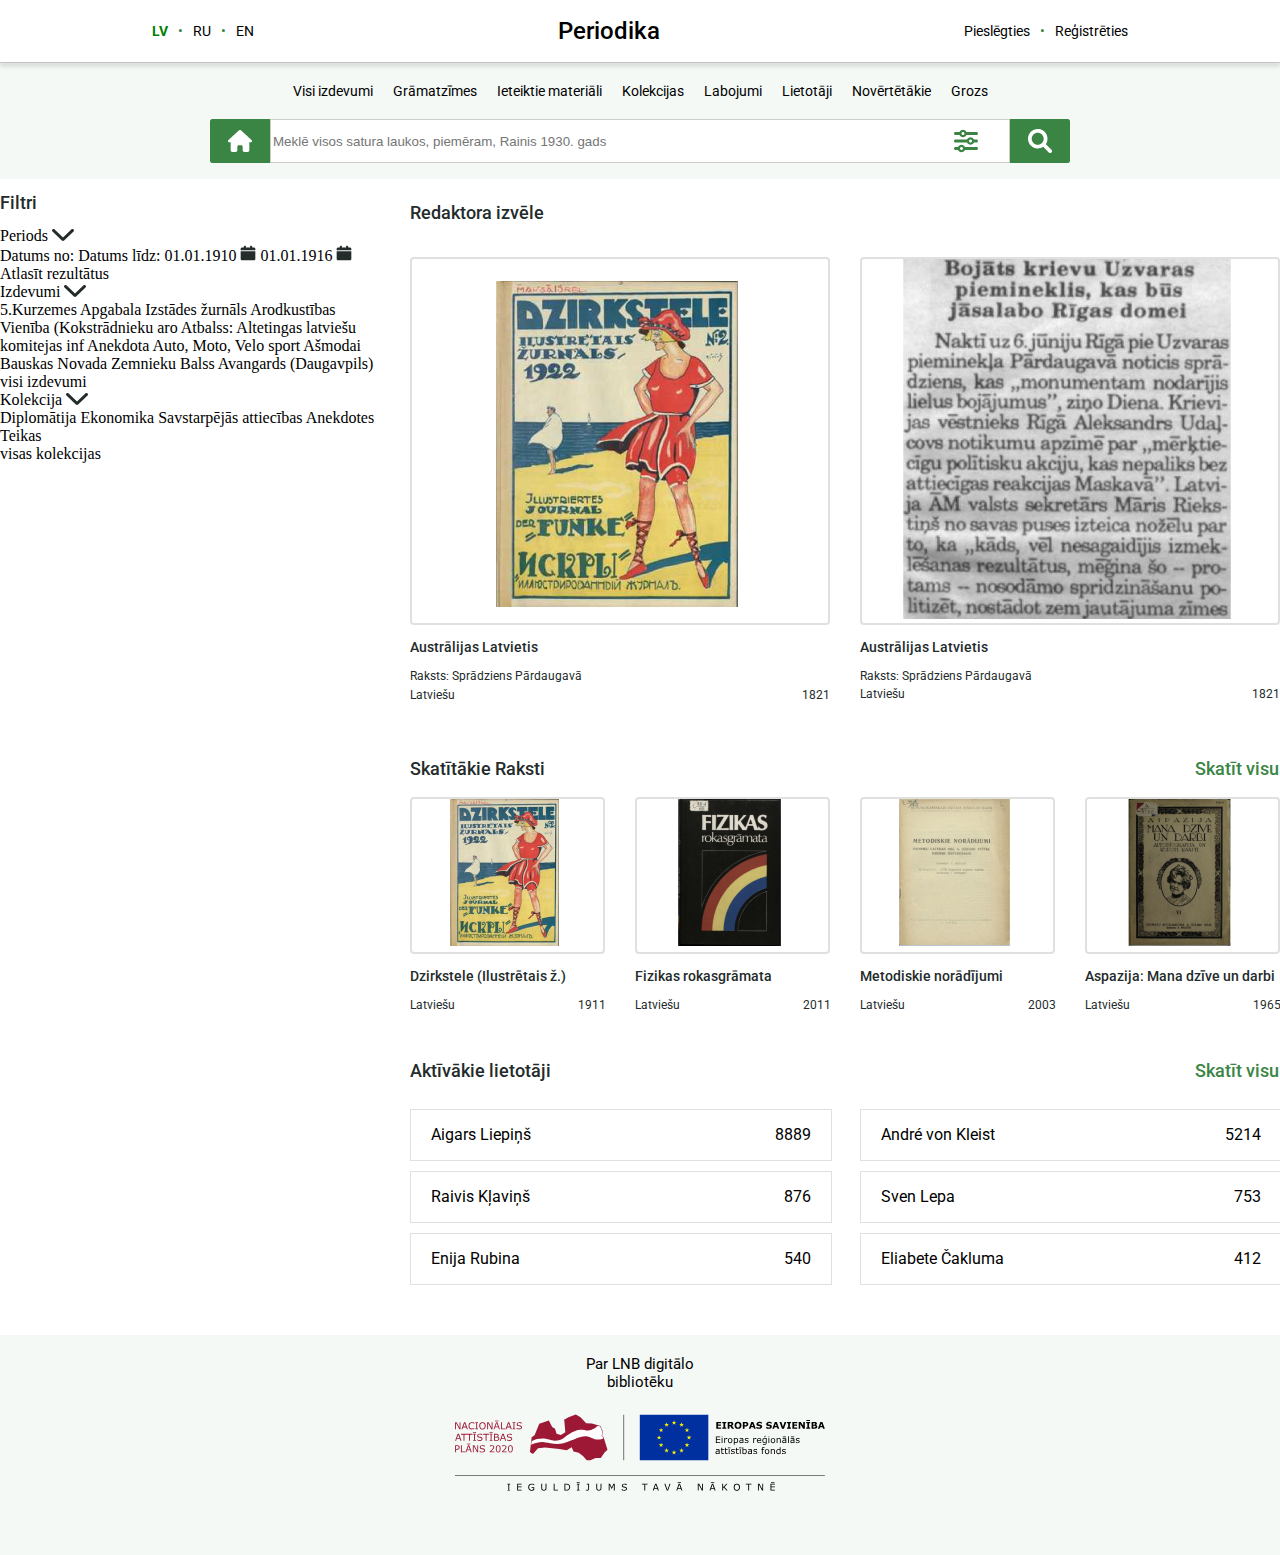
==== index.html @ ede9177a "mobile view filters finished" ====
﻿<!DOCTYPE html>

<html lang="en" xmlns="http://www.w3.org/1999/xhtml">
<head>
    <meta charset="utf-8" />
    <meta name="viewport" content="width=device-width, initial-scale=1.0">
    <title></title>
    <link href="css/general.css" rel="stylesheet" type="text/css">
    <link href="css/header.css" rel="stylesheet" type="text/css">
    <link href="css/sideBar.css" rel="stylesheet" type="text/css">
    <link href="css/mainContent.css" rel="stylesheet" type="text/css">
    <link href="css/footer.css" rel="stylesheet" type="text/css">
    <link rel="preconnect" href="https://fonts.googleapis.com/%22%3E">
    <link rel="preconnect" href="https://fonts.gstatic.com/" crossorigin>
    <link href="https://fonts.googleapis.com/css2?family=Roboto:wght@400;500;700&display=swap" rel="stylesheet">
    <script src="js/Script1.js"></script>
</head>
<body>
    <div class="header">
        <div class="topMenu">
            <div class="languageMenu">
                <a class="roboto latvian selected">LV</a>
                <div class="roboto dot">
                    •
                </div>
                <a class="roboto russian">RU</a>
                <div class="roboto dot">
                    •
                </div>
                <a class="roboto english">EN</a>
            </div>
            <div class="roboto topTitle">
                Periodika
            </div>
            <div class="auth">
                <a id="auth1" class="roboto login">
                    Pieslēgties
                </a>
                <div class="roboto dot">
                    •
                </div>
                <a id="auth2" class="roboto register">
                    Reģistrēties
                </a>
            </div>

            <!--mobile-->
            <div id="menu" class="menuWrap">
                <nav class="md-hidden">
                    <a id="home" class="roboto menuItems selected">
                        Sākums
                    </a>
                    <a id="allReleases" class="roboto menuItems">
                        Visi izdevumi
                    </a>
                    <a id="bookmarks" class="roboto menuItems">
                        Grāmatzīmes
                    </a>
                    <a id="recommended" class="roboto menuItems">
                        Ieteiktie materiāli
                    </a>
                    <a id="collections" class="roboto menuItems">
                        Kolekcijas
                    </a>
                    <a id="corrections" class="roboto menuItems">
                        Labojumi
                    </a>
                    <a id="comments" class="roboto menuItems">
                        Komentāri
                    </a>
                    <a id="mostValued" class="roboto menuItems">
                        Novērtētākie
                    </a>
                    <a id="aboutLibrary" class="roboto menuItems">
                        Par bibliotēku
                    </a>
                    <a id="termsOfUse" class="roboto menuItems">
                        Lietošanas noteikumi
                    </a>
                    <a id="contacts" class="roboto menuItems">
                        Kontakti
                    </a>
                </nav>

                <div class="rectangleContainer">
                    <img class="menuRectangle1" src="img/Rectangle 123.svg">
                    <div class="auth mobile">
                        <a id="auth1" class="roboto user">
                            Renārs Avotiņš
                        </a>
                        <div class="roboto dot">
                            •
                        </div>
                        <a id="auth2" class="roboto exitUser">
                            Iziet
                        </a>
                    </div>
                    <img class="menuRectangle2" src="img/Rectangle 123.svg">
                    <div class="languageMenu mobile">
                        <a class="roboto latvian selected">LV</a>
                        <div class="roboto dot">
                            •
                        </div>
                        <a class="roboto russian">RU</a>
                        <div class="roboto dot">
                            •
                        </div>
                        <a class="roboto english">EN</a>
                    </div>
                </div>
            </div>

            <div id="menuBackground" class="menuBackground"></div>

            <button class="menuButton" onclick="menuMobile()">
                <img class="menuImage" src="img/Menu.svg" />
            </button>
            <button class="closeMenuButton" onclick="menuMobile()">
                <img class="closeImage" src="img/X_Close.svg" />
            </button>
        </div>

        <div class="mainMenu">
            <a id="allReleases" class="roboto menuItems">
                Visi izdevumi
            </a>
            <a id="bookmarks" class="roboto menuItems">
                Grāmatzīmes
            </a>
            <a id="recommended" class="roboto menuItems">
                Ieteiktie materiāli
            </a>
            <a id="collections" class="roboto menuItems">
                Kolekcijas
            </a>
            <a id="corrections" class="roboto menuItems">
                Labojumi
            </a>
            <a id="users" class="roboto menuItems">
                Lietotāji
            </a>
            <a id="mostValued" class="roboto menuItems">
                Novērtētākie
            </a>
            <a id="cart" class="roboto menuItems">
                Grozs
            </a>
        </div>

        <div class="searchQuery">
            <a class="homeButton">
                <img class="homeImage" src="img/Home_Button.svg">
            </a>
            <input class="searchTextBox" type="text" placeholder="Meklē visos satura laukos, piemēram, Rainis 1930. gads">
            <a class="searchFilterButton">
                <img class="searchFilterImage" src="img/Search_Filter.svg">
            </a>
            <a class="searchButton">
                <img class="searchImage" src="img/Search_Button.svg">
            </a>
        </div>

        <div class="headerContent">
            <!--mobile-->

            <p class="roboto contentText">
                Mokslas nūzares un viņas izteiksmes un izpratnes rubežas.
            </p>

            <div id="filters" class="filtersWrap">
                <button class="closeFiltersButton" onclick="filtersMobile()">
                    <img class="closeFiltersImage" src="img/Green_X_Close.svg" />
                </button>

                <div class="filtersContainer">
                    <h1 class="filterHeaderText">Filtri</h1>
                    <div class="period sideBarBlock">
                        <div class="sideBarHeader">
                            <span class="sideBarHeaderText">
                                Periods
                            </span>
                            <img class="arrowDown inverted" src="img/arrow_down.svg">
                        </div>
                        <div class="sideBarContent sideBarActive">
                            <div class="periodCalendar">
                                <span class="calendarDateFrom calendarDatesText">Datums no:</span>
                                <span class="calendarDateTo calendarDatesText">Datums līdz:</span>
                                <a class="calendarDateFromBox calendarBox">
                                    <span class="calendarDateNumber">01.01.1910</span>
                                    <img class="calendarIcon" src="img/calendarIcon.svg">
                                </a>
                                <a class="calendarDateToBox calendarBox">
                                    <span class="calendarDateNumber">01.01.1916</span>
                                    <img class="calendarIcon" src="img/calendarIcon.svg">
                                </a>
                            </div>
                            <div class="periodResults">
                                <a class="periodResultsText">Atlasīt rezultātus</a>
                            </div>
                        </div>
                    </div>
                    <div class="releases sideBarBlock">
                        <div class="sideBarHeader">
                            <span class="sideBarHeaderText">
                                Izdevumi
                            </span>
                            <img class="arrowDown inverted" src="img/arrow_down.svg">
                        </div>
                        <div class="sideBarContent sideBarActive">
                            <div class="releasesText sideBarRoboto">
                                <a class="releasesTextLine">5.Kurzemes Apgabala Izstādes žurnāls</a>
                                <a class="releasesTextLine">Arodkustības Vienība (Kokstrādnieku aro</a>
                                <a class="releasesTextLine">Atbalss: Altetingas latviešu komitejas inf</a>
                                <a class="releasesTextLine">Anekdota</a>
                                <a class="releasesTextLine">Auto, Moto, Velo sport</a>
                                <a class="releasesTextLine">Ašmodai</a>
                                <a class="releasesTextLine">Bauskas Novada Zemnieku Balss</a>
                                <a class="releasesTextLine">Avangards (Daugavpils)</a>
                            </div>
                            <a class="sideBarAllReleases">
                                visi izdevumi
                            </a>
                        </div>
                    </div>

                    <div class="sideBarCollection sideBarBlock">
                        <div class="sideBarHeader">
                            <span class="sideBarHeaderText">
                                Kolekcija
                            </span>
                            <img class="arrowDown inverted" src="img/arrow_down.svg">
                        </div>
                        <div class="sideBarContent sideBarActive">
                            <div class="collectionText sideBarRoboto">
                                <a>Diplomātija</a>
                                <a>Ekonomika</a>
                                <a>Savstarpējās attiecības</a>
                                <a>Anekdotes</a>
                                <a>Teikas</a>
                            </div>
                            <a class="sideBarAllCollections">
                                visas kolekcijas
                            </a>
                        </div>
                    </div>

                </div>
            </div>
            <div id="filtersBackground" class="filtersBackground"></div>

            <button class="filtersButton" onclick="filtersMobile()">
                <img class="filtersImage" src="img/Search_Filter.svg" />
                <p class="roboto filtersText">Filtri</p>
            </button>
        </div>
    </div>


    <div class="banner">
        <p class="bannerText">
            It is a long established fact that a reader will be distracted by the readable content of a page when looking at its layout.
        </p>
        <a class="bannerLink1">
            Skatīt
        </a>
        <a class="bannerLink2">
            <img class="bannerImage" src="img/bannerIcon.svg">
        </a>
    </div>


    <div class="main">
        <div class="sidebar">
            <h1 class="mainContent1SideBarHeader">Filtri</h1>
            <div class="sidebarPeriod sideBarBlock">
                <div class="sideBarHeader">
                    <span class="sideBarHeaderText">
                        Periods
                    </span>
                    <img class="arrowDown inverted" src="img/arrow_down.svg">
                </div>
                <div class="sideBarContent sideBarActive">
                    <div class="periodCalendar">
                        <span class="calendarDateFrom calendarDatesText">Datums no:</span>
                        <span class="calendarDateTo calendarDatesText">Datums līdz:</span>
                        <a class="calendarDateFromBox calendarBox">
                            <span class="calendarDateNumber">01.01.1910</span>
                            <img class="calendarIcon" src="img/calendarIcon.svg">
                        </a>
                        <a class="calendarDateToBox calendarBox">
                            <span class="calendarDateNumber">01.01.1916</span>
                            <img class="calendarIcon" src="img/calendarIcon.svg">
                        </a>
                    </div>
                    <div class="periodResults">
                        <a class="periodResultsText">Atlasīt rezultātus</a>
                    </div>
                </div>
            </div>
            <div class="sidebarReleases sideBarBlock">
                <div class="sideBarHeader">
                    <span class="sideBarHeaderText">
                        Izdevumi
                    </span>
                    <img class="arrowDown inverted" src="img/arrow_down.svg">
                </div>
                <div class="sideBarContent sideBarActive">
                    <div class="releasesText sideBarRoboto">
                        <a class="releasesTextLine">5.Kurzemes Apgabala Izstādes žurnāls</a>
                        <a class="releasesTextLine">Arodkustības Vienība (Kokstrādnieku aro</a>
                        <a class="releasesTextLine">Atbalss: Altetingas latviešu komitejas inf</a>
                        <a class="releasesTextLine">Anekdota</a>
                        <a class="releasesTextLine">Auto, Moto, Velo sport</a>
                        <a class="releasesTextLine">Ašmodai</a>
                        <a class="releasesTextLine">Bauskas Novada Zemnieku Balss</a>
                        <a class="releasesTextLine">Avangards (Daugavpils)</a>
                    </div>
                    <a class="sideBarAllReleases">
                        visi izdevumi
                    </a>
                </div>
            </div>

            <div class="sideBarCollection sideBarBlock">
                <div class="sideBarHeader">
                    <span class="sideBarHeaderText">
                        Kolekcija
                    </span>
                    <img class="arrowDown inverted" src="img/arrow_down.svg">
                </div>
                <div class="sideBarContent sideBarActive">
                    <div class="collectionText sideBarRoboto">
                        <a>Diplomātija</a>
                        <a>Ekonomika</a>
                        <a>Savstarpējās attiecības</a>
                        <a>Anekdotes</a>
                        <a>Teikas</a>
                    </div>
                    <a class="sideBarAllCollections">
                        visas kolekcijas
                    </a>
                </div>
            </div>
        </div>

        <div class="mainContent">
                <div class="redChoice">
                    <h1>Redaktora izvēle</h1>
                </div>
                <div class="grid2">
                    <div class="journalLContents">
                        <div class="journalL">
                            <div class="imagejournalL">
                                <img src="img/Izlaidums 1istadzirkstele.png">
                            </div>
                        </div>
                        <div class="author">Austrālijas Latvietis</div>
                        <div class="title">Raksts: Sprādziens Pārdaugavā</div>
                        <div class="languageFull">
                            <span class="language">Latviešu</span>
                            <span class="year">1821</span>
                        </div>
                    </div>
                    <div class="articleLContents">
                        <div class="articleL">
                            <div class="imagearticleL">
                                <img src="img/Raksts 1istaisraksts.png">
                            </div>
                        </div>
                        <div class="author">Austrālijas Latvietis</div>
                        <div class="title">Raksts: Sprādziens Pārdaugavā</div>
                        <div class="languageFull">
                            <span class="language">Latviešu</span>
                            <span class="year">1821</span>
                        </div>
                    </div>
                </div>
                <div class="mostViewed">
                    <h2>
                        <p class="mostViewedText">Skatītākie Raksti</p>
                        <a class="viewAll">Skatīt visu</a>
                    </h2>
                </div>
                <div class="grid3">
                    <div class="box1">
                        <div class="journalS">
                            <div class="imagejournalS">
                                <img src="img/Rectangle 3istadzirkstele2.png">
                            </div>
                        </div>
                        <div class="titleS">Dzirkstele (Ilustrētais ž.)</div>
                        <div class="languageFullS">
                            <span class="languageS">Latviešu</span>
                                <span class="yearS">1911</span>
                        </div>
                    </div>
                    <div class="box2">
                        <div class="journalS">
                            <div class="imagejournalS">
                                <img src="img/Rectangle 3istafizika.png">
                            </div>
                        </div>
                        <div class="titleS">Fizikas rokasgrāmata</div>
                        <div class="languageFullS">
                            <span class="languageS">Latviešu</span>
                                <span class="yearS">2011</span>
                        </div>

                    </div>
                    <div class="box3">
                        <div class="journalS">
                            <div class="imagejournalS">
                                <img src="img/Rectangle 3istametode.png">
                            </div>
                        </div>
                        <div class="titleS">Metodiskie norādījumi</div>
                        <div class="languageFullS">
                            <span class="languageS">Latviešu</span>
                                <span class="yearS">2003</span>
                        </div>
                    </div>
                    <div class="box4">
                        <div class="journalS">
                            <div class="imagejournalS">
                                <img src="img/Rectangle 3istaaspazija.png">
                            </div>
                        </div>
                        <div class="titleS">Aspazija: Mana dzīve un darbi</div>
                        <div class="languageFullS">
                            <span class="languageS">Latviešu</span>
                                <span class="yearS">1965</span>
                        </div>
                    </div>
                </div>
                <div class="mostActive">
                    <h2>
                        <p class="mostViewedText">Aktīvākie lietotāji</p>
                        <a class="viewAll">Skatīt visu</a>
                    </h2>
                </div>
                <div class="activeUsers1">
                        <div class="activeRow1">
                            <div class="user1">
                                <div class="userName">Aigars Liepiņš</div>
                                <div class="userNum">8889</div>
                            </div>
                            <div class="user2">
                                <div class="userName">André von Kleist</div>
                                <div class="userNum">5214</div>
                            </div>
                        </div>
                        <div class="activeRow2">
                            <div class="user3">
                                <div class="userName">Raivis Kļaviņš</div>
                                <div class="userNum">876</div>
                            </div>
                            <div class="user4">
                                <div class="userName">Sven Lepa</div>
                                <div class="userNum">753</div>
                            </div>
                        </div>
                    <div class="activeRow3">
                        <div class="user5">
                            <div class="userName">Enija Rubina</div>
                            <div class="userNum">540</div>
                        </div>

                        <div class="user6">
                            <div class="userName">Sven Lepa</div>
                            <div class="userNum">412</div>
                        </div>
                     </div>
                </div>
                <div class="activeUsers2">
                    <div class="activeCollumn1">
                        <div class="user1">
                            <div class="userName">Aigars Liepiņš</div>
                            <div class="userNum">8889</div>
                        </div>
                        <div class="user2">
                            <div class="userName">Raivis Kļaviņš</div>
                            <div class="userNum">876</div>
                        </div>
                        <div class="user3">
                            <div class="userName">Enija Rubina</div>
                            <div class="userNum">540</div>
                        </div>
                    </div>
                    <div class="activeCollumn2">
                        <div class="user4">
                            <div class="userName">André von Kleist</div>
                            <div class="userNum">5214</div>
                        </div>

                        <div class="user5">
                            <div class="userName">Sven Lepa</div>
                            <div class="userNum">753</div>
                        </div>
                        <div class="user6">
                            <div class="userName">Eliabete Čakluma</div>
                            <div class="userNum">412</div>
                        </div>
                    </div>
                </div> 
        </div>
    </div>


    <div class="footer">
        <div class="about">Par LNB digitālo bibliotēku</div>
        <img class="eraf" src="img/eraf-logo.svg">
    </div>

    <script>
        initSidebarBlocks();
    </script>
</body>
</html>
---- css/general.css ----
﻿body {
    position: relative;
    display: flex;
    flex-direction: column;
    font-size: 16px;
    height: 100%;
    min-height: 100%;
    margin: 0;
    padding: 0;
    outline: 0;
    vertical-align: baseline;
}

button {
    cursor: pointer;
}

a {
    color: black;
}
    a:hover {
        cursor: pointer;
    }
    a.selected {
        color: green;
        font-weight: bold;
    }

.roboto {
    font-family: 'Roboto';
    font-style: normal;
    font-size: 14px;
    line-height: 24px;
    color: black;
}

.banner {
    z-index: 100;
    display: none;
    flex-direction: row;
    position: sticky;
    top: 1em;
    width: 900px;
    height: 60px;
    left: calc(50% - 900px/2);
    background: #FEFAF3;
    border: 1px solid #FFAC1C;
    border-radius: 3px;
    align-items: center;
    justify-content:space-around;
}

    .bannerText {
        width: 744px;
        height: 36px;
        left: 20px;
        right: 136px;
        font-family: 'Roboto';
        font-style: normal;
        font-weight: 400;
        font-size: 14px;
        line-height: 24px;
        padding-left: 20px;
        padding-top:0.9em;
    }

    .bannerLink1 {
        position: relative;
        width: 42px;
        height: 24px;
        font-family: 'Roboto';
        font-style: normal;
        font-weight: 500;
        font-size: 16px;
        line-height: 24px;
        color: #3A8544;
    }

    .bannerLink2 {
        position: relative;
        width: 20px;
        height: 20px;
    }

        .bannerImage {
            position: relative;
            display: inline-block;
            height: 20px;
            width:20px;
        }


@media (max-width: 750px) {
    .mainHeaderLanguageMenu {
        color: red;
    }
}
---- css/header.css ----
﻿.header {
    position: relative;
    display: flex;
    flex-direction: column;
    flex-wrap: wrap;
    justify-content: center;
    align-content: center;
    align-items: center;
    padding: 0 0 1em;
    left: 0px;
    width: 100%;
    background-color: #F5F9F6;
}
    
.topMenu {
        display: flex;
        align-items: center;
        justify-content: space-around;
        width: 100%;
        padding: 1em 0;
        margin: 0;
        background-color: white;
        border-bottom: 1px solid #C4C4C4;
        box-shadow: 0px 4px 4px rgba(0, 0, 0, 0.1);
    }

    .languageMenu {
        display: flex;
    }

    .topTitle {
        font-weight: 500;
        font-size: 24px;
        line-height: 30px;
    }

    .auth {
        display: flex;
    }

        .login {
        }

        .dot {
            color: #3A8544;
            margin-right: 10px;
            margin-left: 10px;
        }

        .register {
        }

        .user {
        }

        .exitUser {
            color: #3A8544
        }

    .menuButton {
        display: none;
        width: 1.5em;
        height: 1.5em;
    }

    .closeMenuButton, .menuWrap, .menuBackground, .headerContent{
        display: none;
    }

.mainMenu {
    display: flex;
    align-items: center;
    margin-top: 1em;
    margin-bottom: 1em;
    gap: 20px;
}

    .menuItems {
        display: flex;
    }
    
.searchQuery {
    display: flex;
    max-width: 860px;
    width: 90%;
}

    .homeButton {
        display: flex;
        width: 60px;
        height: 44px;
        background: #3A8544;
        border-radius: 3px 0px 0px 3px;
    }

    .searchTextBox {
        display: flex;
        width: 740px;
        background: #FFFFFF;
        border: 1px solid #CCCCCC;
    }

    .searchFilterButton {
        display: flex;
        margin-left: -3.5em;
        margin-right: 2em;
        margin-top: 0.6em;
        width: 1.5em;
        height: 1.5em;
    }

    .searchButton {
        display: flex;
        width: 60px;
        height: 44px;
        background: #3A8544;
        border-radius: 0px 3px 3px 0px;
    }


@media (max-device-width: 769px) {
    /* For mobile phones and tablets: */
    .languageMenu, .auth, .mainMenu {
        display: none;
    }

    .header {
        width: 100%;
        padding: 0;
    }

    .topMenu {
        justify-content: center;
    }

    .topTitle {
        position: relative;
        font-size: 2rem;
    }

    /* mobile menu */
    .menuWrap.open {
        display: flex;
        visibility: visible;
        opacity: 1;
        transform: translate(0);
        transition: all .4s;
    }

    .menuWrap {
        display: flex;
        z-index: 1;
        position: fixed;
        top: 61px;
        left: 0;
        bottom: 0;
        visibility: hidden;
        width: 90%;
        flex-direction: column;
        overflow: auto;
        background-color: white;
        opacity: 0;
        transform: translate(-100%);
        transition: all .4s;
    }

    .menuBackground.open {
        display: flex;
        visibility: visible;
        opacity: 1;
        transform: translate(0);
        transition: all .4s;
    }

    .menuBackground {
        display: flex;
        z-index: 1;
        position: fixed;
        top: 61px;
        right: 0;
        bottom: 0;
        visibility: hidden;
        width: 10%;
        overflow: auto;
        background: rgba(35, 43, 43, 0.7);
        transform: translate(100%);
        transition: all .4s;
    }

    .md-hidden {
        display: flex;
        max-width: 134px;
        flex-direction: column;
        gap: 20px;
        margin-top: 2em;
        margin-left: 2em;
    }

    .menuItems.selected {
        border-bottom: 1px solid #3A8544;
    }

    .rectangleContainer {
        display: flex;
        flex-direction: column;
        align-items: center;
        margin-bottom: 2.375em;
    }

    .menuRectangle1 {
        width: 85%;
        margin-top: 2.5em;
        margin-bottom: 2.125em;
        height: 1px;
    }

    .auth.mobile {
        display: flex;
    }
        
        .user, .exitUser {
            font-size: 16px;
            line-height: 24px;
            font-weight: 500;
        }

        .dot {
            margin-left: 2.5em;
            margin-right: 2.5em;
        }

    .menuRectangle2 {
        width: 85%;
        margin-top: 2.125em;
        margin-bottom: 1.875em;
        height: 1px;
    }

    .languageMenu.mobile {
        display: flex;
    }

        .latvian, .russian, .english {
            font-size: 16px;
            line-height: 24px;
        }

    .menuButton {
        display: flex;
        position: absolute;
        right: 1em;
        width: 24px;
        height: 24px;
        border: 0;
        padding: 0;
        background-color: white;
    }

    .closeMenuButton {
        position: absolute;
        right: 1em;
        width: 24px;
        height: 24px;
        border: 0;
        padding: 0;
        background-color: white;
    }
    /* end of mobile menu */

    .searchQuery {
        width: 95%;
        margin: 1em 0 1em 0;
    }

    .headerContent {
        display: block;
        width: 100%;
        background-color: white;
    }

    input::-webkit-input-placeholder {
        color: transparent;
    }
}
---- css/mainContent.css ----
﻿.main {
    display: flex;
    flex-direction: row;
    margin:auto;
}

.mainContent {
    margin-top: 0.625em;
    margin-bottom: 3.125em;
    font-style: normal;
}

.mainContent3{
    width:870px;
    margin-bottom:40px;
    margin-top:10px;
}

.mainContent4 {
    width: 870px;
    margin-top: 20px;
    height: 1332px;
}

.mainContent5 {
    width: 870px;
    margin-top: 20px;
    height: 1332px;
}

.mainContent7{
    width: 870px;
    margin-bottom: 50px;
    margin-top: 20px;
}

.mainContent8 {
    width: 870px;
    margin-bottom: 50px;
    margin-top: 20px;
    height: 1344px;
}

.redChoice {
    display: grid;
    grid-template-columns: 1fr;
    margin-bottom: 20px;
}

h1{
    width: 100%;
    font-family: 'Roboto';
    font-style: normal;
    font-weight: 500;
    font-size: 18px;
    line-height: 24px;
    display: flex;
    color: #232B2B;
}



.articleL, .journalL {
    box-sizing: border-box;
    background: #FFFFFF;
    border: 2px solid #E0E0E0;
    border-radius: 4px;
}

.imagejournalL {
    position: relative;
    display: grid;
    place-items: center;
    bottom: 1.375em;
    top: 1.375em
}

.imagearticleL {
    position: relative;
    bottom: 0.00625em;
}
.articleLContents{
    margin-bottom:10px;
}
articleL {
    width: 100%;
    height: 82.22%;
}
.journalL {
    width: 100%;
    height: 81.22%;
}
.imagejournalL {
    width: 97.61%;
}
.languageFull {
    display: grid;
    grid-template-columns: 17em 8.9375em;
}

.grid2 {
    display: grid;
    row-gap: 2em;
    column-gap: 1.875em;
    grid-template-columns: 26.25em 26.25em;
}

.author {
    margin-top: 10px;
    width: 98.8%;
    height: 5.33%;
    font-family: 'Roboto';
    font-style: normal;
    font-weight: 500;
    font-size: 14px;
    line-height: 24px;
    display: grid;
    align-items: center;
    color: #232B2B;
}

.title {
    margin-top: 10px;
    width: 20.6875em;
    height: 0.875em;
    font-family: 'Roboto';
    font-style: normal;
    font-weight: 400;
    font-size: 12px;
    line-height: 14px;
    display: grid;
    color: #232B2B;
}
.language, .year{
    box-sizing: border-box;

}


.language {
    margin-top: 10px;
    width: 17em;
    height: 0.875em;
    font-family: 'Roboto';
    font-style: normal;
    font-weight: 400;
    font-size: 12px;
    line-height: 14px;
    display: flex;
    align-items: center;
    color: #232B2B;
}
.year {
    margin-top: 10px;
    width: 3.75em;
    height: 0.875em;
    font-family: 'Roboto';
    font-style: normal;
    font-weight: 400;
    font-size: 12px;
    line-height: 14px;
    display: flex;
    align-items: center;
    text-align: right;
    color: #232B2B;
    margin-left: 120px;
}

.grid3 {
    display: grid;
    row-gap: 2em;
    column-gap: 1.875em;
    grid-template-columns: 12.1875em 12.1875em 12.1875em 12.1875em;
}

.mostViewed {
    display: grid;
    grid-template-columns: 6.25em;
}

.mostViewedText {
    font-family: 'Roboto';
    font-style: normal;
    font-weight: 500;
    font-size: 18px;
    line-height: 24px;
}

.viewAll {
    font-family: 'Roboto';
    font-style: normal;
    font-weight: 500;
    font-size: 18px;
    line-height: 24px;
    color: #3A8544;
}

.journalS {
    width: 12.1875em;
    height: 9.8125em;
    box-sizing: border-box;
    background: #FFFFFF;
    border: 2px solid #E0E0E0;
    border-radius: 4px;
}

.imagejournalS {
    align-items:center;
}

.titleS {
    font-family: 'Roboto';
    font-style: normal;
    font-weight: 500;
    font-size: 14px;
    line-height: 24px;
    display: flex;
    align-items: center;
    color: #232B2B;
    margin-top:10px
}



.languageFullS {
    display: grid;
    grid-template-columns: 3em 4em;
}

.languageS {
    width: 135px;
    height: 14px;
    font-family: 'Roboto';
    font-style: normal;
    font-weight: 400;
    font-size: 12px;
    line-height: 14px;
    display: flex;
    align-items: center;
    color: #232B2B;
    margin-top:10px;
}

.yearS {
    width: 60px;
    height: 14px;
    font-family: 'Roboto';
    font-style: normal;
    font-weight: 400;
    font-size: 12px;
    line-height: 14px;
    display: flex;
    align-items: center;
    text-align: right;
    color: #232B2B;
    margin-left: 120px;
    margin-top:10px;
}


h2 {
    margin-top: 45px;
    width: 48.3em;
    height: 1.5em;
    font-family: 'Roboto';
    font-style: normal;
    font-weight: 500;
    font-size: 18px;
    line-height: 24px;
    display: flex;
    align-items: center;
    color: #232B2B;
    justify-content:space-between;
}

.firstbox{
    width:54.375em;
}

.mainTopOptions {
    height: 210px;
    width: 1170px;
    left: 135px;
    top: 278px;
    border-radius: 0px;
    margin-bottom: 40px;
}

.copyrightC {
    height: 24px;
    width: 24px;
    padding-left:360px;
}

.copyrightText {
    font-family: 'Roboto';
    font-style: normal;
    font-weight: 400;
    font-size: 14px;
    line-height: 24px;
}

.allReleasesText {
    font-family: 'Roboto';
    font-style: normal;
    font-weight: 500;
    font-size: 18px;
    line-height: 24px;
}

h3 {
    max-width: 1170px;
    min-width:100px;
    height: 24px;
    display: flex;
    align-items: center;
    justify-content:space-between;
    margin-block-start: 20px;
    margin-block-end: 0px;
    margin-bottom: 30px;
}

.searchFilterBox {
    height: 40px;
    width: 200px;
}

.SF {
    height: 58px;
}

.languageSearchFilterBox, .typeSearchFilterBox, .accessSearchFilterBox {
    border: 1px solid #CCCCCC;
    border-radius: 4px;
    background: #FFFFFF;
    box-sizing: border-box;
    display: flex;
    justify-content: space-between;
}

.languageSearchFilterBox {
}

.languageSearchFilterText, .typeSearchFilterText, .accessSearchFilterText {
    font-family: 'Roboto';
    font-style: normal;
    font-weight: 400;
    font-size: 12px;
    line-height: 14px;
    height: 14px;
    padding-bottom: 4px;
    color: #74746D;
    align-items: center;
}

.searchFilters {
    display: grid;
    grid-template-columns: 200px 200px 200px;
    margin-bottom: 30px;
    column-gap: 43px;
}

.alphabet {
    padding-left: 4px;
    display: flex;
    flex-direction: column;
}

.alphabetExpand {
    display: flex;
    flex-direction: column;
    align-items: center;
    font-family: 'Roboto';
    font-style: normal;
    font-weight: 500;
    font-size: 16px;
    line-height: 24px;
    color: #3A8544;
}

.alphabetLV, .alphabetRU {
    height: 24px;
    letter-spacing: 0.3em;
    font-family: 'Roboto';
    font-style: normal;
    font-weight: 400;
    font-size: 16px;
    line-height: 24px;
}

.alphabetLV {
    padding-left: 6px;
}

.alpha1{
    padding-bottom:20px;
    display:flex;
}

.topOptionsTextBox {
    display: flex;
    padding-top:6px;
    padding-bottom:8px;
    padding-left: 8px;
    font-family: 'Roboto';
    font-style: normal;
    font-weight: 400;
    font-size: 16px;
    line-height: 24px;
}

.topOptionsArrowDown {
    height: 8px;
    width: 14.666666984558105px;
    border-radius: 0px;
    padding-top:15px;
    padding-right:2px;
}

.releaseGridContainer{
    display:grid;
    grid-template-columns:360px 360px 360px;
    column-gap:45px;
}

.lastGridContainer{
    margin-bottom:50px;
}

.releaseGridElement{
    height:296px;
    width:360px;
}

.releaseLine{
    display:flex;
    height:24px;
    width:360px;
    margin-bottom:10px;
    align-items:center;
}

.releaseLineElement1{
    width:16px;
    height:16px;
    padding-right:5px;
}

.releaseLineElement2 {
    width: 250px;
    height: 24px;
    align-items: center;
    font-family: 'Roboto';
    font-style: normal;
    font-weight: 400;
    font-size: 14px;
    line-height: 24px;
    color: #232B2B;
    padding-right:3px;
}

.releaseLineElement3 {
    font-family: 'Roboto';
    font-style: normal;
    font-weight: 400;
    font-size: 12px;
    line-height: 14px;
    width: 60px;
    height: 14px;
    padding-right:10px;
}

.releaseLineElement4 {
    width: 16px;
    height: 16px;
}

.rectangleLine {
    margin-top: 40px;
    margin-bottom: 40px;
    background: #CCCCCC;
}

.index3Invisible{
    display:none;
}



.releaseDescriptionHeader{
    margin-bottom:20px;
}

.filtersHeader{
    margin-block-end:0;
    margin-top:0px;
    height:36px;
    line-height:36px;
}

.releaseDescriptionContainer{
    display:flex;
    flex-direction:row;
    
}

.coverimg{
    width:282px;
    height:366px;
}

.releaseDescription{
    margin-left:20px;
}

.descriptionLine{
    display:flex;
    flex-direction:row;
}

.descriptionColumnElement1 {
    width: 130px;
    height: 24px;
    font-family: 'Roboto';
    font-style: normal;
    font-weight: 400;
    font-size: 14px;
    line-height: 24px;
    align-items:center;
    margin-right:20px;
}

.descriptionColumnElement2 {
    height:24px;
    width:418px;
    font-family: 'Roboto';
    font-style: normal;
    font-weight: 500;
    font-size: 14px;
    line-height: 24px;
}

.descriptionLine {
    margin-bottom:10px;
}

.descriptionLastLine {
    margin-bottom: 20px;
}

.descriptionGreenText {
    color: #3A8544;
}

.descriptionAnotation{
    width:568px;
    height:198px;
    /*background-color:aqua;*/
}

.descriptionTextMarginClassStart {
    margin-block-start: 0;
}

.descriptionTextMarginClass{
    margin-block-end:1.7em;
}

.descriptionBottomBox{
    display:flex;
    justify-content:space-between;
}

.descriptionBottomBoxText1 {
    font-family: 'Roboto';
    font-style: normal;
    font-weight: 500;
    font-size: 14px;
    line-height: 24px;
    width: 145px;
    height: 24px;
    color: #3A8544;
}

.descriptionBottomBoxText2 {
    font-family: 'Roboto';
    font-style: normal;
    font-weight: 500;
    font-size: 14px;
    line-height: 24px;
    width: 150px;
    height: 24px;
    color: #3A8544;
}

h4 {
    display:flex;
    flex-direction:row;
    justify-content:space-between;
    font-family: 'Roboto';
    font-style: normal;
    font-weight: 500;
    font-size: 18px;
    line-height: 24px;
    display: flex;
    align-items: center;
    margin-top:0px;
}

.articleExportText {
    margin-left: 500px;
    font-size: 16px;
    color: #3A8544;
}

.articleExportCart{
    width:42px;
    height:30px;
    padding-top:6px;
}

.allPublicationArticles{
    margin-block-end:30px;
}

.articleSearchNavigation{
    display:flex;
    flex-direction:row;
    height:30px;
    margin-bottom:30px;
    align-items: center;
}

.pageSearchNavigationBox {
    display: flex;
    flex-direction: row;
    justify-content: space-between;
    width: 254px;
    height: 30px;
}

articlePageArrow{
    width:40px;
}

.currentArticlePageText {
    width: 31px;
    font-family: 'Roboto';
    font-style: normal;
    font-weight: 400;
    font-size: 14px;
    line-height: 30px;
}

.currentArticlePageNumber {
    width: 30px;
    line-height: 19px;
    border: 2px solid #232B2B;
    padding-left:5px;
    padding-right:5px;
    padding-top:3px;
    padding-bottom:3px;
    text-align:center;
}

.allArticlePages {
    width: 35px;
    font-family: 'Roboto';
    font-style: normal;
    font-weight: 400;
    font-size: 14px;
    line-height: 30px;
}

.totalArticleResults {
    width: 86px;
    height: 24px;
    font-family: 'Roboto';
    font-style: normal;
    font-weight: 400;
    font-size: 14px;
    color: #3A8544;
    line-height: 24px;
    padding-left: 45px;
    padding-right: 45px;
}

.articleSortByText {
    width: 65px;
    height: 24px;
    font-family: 'Roboto';
    font-style: normal;
    font-weight: 400;
    font-size: 14px;
    line-height: 24px;
    padding-right:20px;
}

.articleCorrespondenceContainer {
    display: flex;
    flex-direction: row;
    align-items: center;
    justify-content:space-between;
    width: 170px;
    height: 30px;
    border: 1px solid #CCCCCC;
    border-radius: 4px;
}

.articleCorrespondenceText {
    font-family: 'Roboto';
    font-style: normal;
    font-weight: 400;
    font-size: 14px;
    line-height: 24px;
    height: 24px;
    width:129px;
    padding-top:3px;
    padding-bottom:3px;
    padding-left:8px;
}

.articleCorrespondenceArrowDown{
    height:8px;
    width:14.67px;
    padding-right:8.67px;
}

.articleShowMoreText {
    margin-left: 51px;
    margin-right: 20px;
    font-family: 'Roboto';
    font-style: normal;
    font-weight: 400;
    font-size: 14px;
    line-height: 24px;
}

.articleSearchNavigationBox {
    width: 16px;
    height: 30px;
    color: white;
    background-color: #3A8544;
    font-family: 'Roboto';
    font-style: normal;
    font-weight: 400;
    font-size: 14px;
    line-height: 30px;
    padding-left: 12px;
    padding-right: 12px;
}

.searchNavigationBackgroundColorGreen {
    background: #3A8544;
}

.searchNavigationBackgroundColorBlack {
    background: #232B2B;
}

.articleItemContainer{
    display:flex;
    flex-direction:row;
    height:157px;
    margin-bottom:40px;
}

.articleItemPlaceholder {
    width: 185px;
    height: 147px;
    padding: 3px;
    border: 2px solid #E0E0E0;
    border-radius: 4px;
}

.articleItemDescription{
    display:flex;
    flex-direction:column;
    margin-left:20px;
}

.articleItemRoboto {
    font-family: 'Roboto';
    font-style: normal;
    font-weight: 400;
    font-size: 14px;
    line-height: 24px;
}

.articleItemName {
    width: 631px;
    height: 24px;
    font-family: 'Roboto';
    font-style: normal;
    font-weight: 500;
    font-size: 16px;
    line-height: 24px;
    padding-bottom: 5px;
}

.articleItemSynopsis {
    width: 631px;
    height: 80px;
}

.articleItemAuthor {
    width: 500px;
    height: 24px;
}

.articleItemReleaseDate{
    width: 500px;
    height: 24px;
}

.articleItemBottomDescriptionRow{
    display:flex;
    flex-direction:row;
    justify-content:space-between;
}

.articleItemDOM {
    display:flex;
    justify-content:right;
    height: 24px;
    width:155px;
    color: #3A8544;
}

.contentHeader6 {
    margin-block: 20px;
    width: 870px;
    height: 30px;
}

.collectionItemContainer {
    width: 1171px;
    display: grid;
    grid-template-areas: "collectionDiplomaticItem collectionDiplomaticItem collectionHumanitaryItem collectionMusicItem collectionHistoryItem"
        "collectionDiplomaticItem collectionDiplomaticItem collectionHumanitaryItem collectionMusicItem collectionHistoryItem"
        "collectionDiplomaticItem collectionDiplomaticItem collectionHumanitaryItem collectionMusicItem collectionHistoryItem";
    grid-column-gap:49px;
    grid-row-gap:40px;
    margin-bottom:50px;
}

.collectionItem {
    width: 195px;
    height: 210px;
    display:flex;
    flex-direction:column;
}

.collectionPlaceholderIMG {
    width: 185px;
    height:147px;
    border: 2px solid #E0E0E0;
    border-radius: 4px;
    padding:3px;
}

.collectionTitle {
    min-width: 72px;
    height: 24px;
    font-family: 'Roboto';
    font-style: normal;
    font-weight: 500;
    font-size: 14px;
    line-height: 24px;
    padding-top:10px;
    padding-bottom:5px;
}

.collectionDescription {
    display: flex;
    flex-direction: row;
    justify-content: space-between;
    font-family: 'Roboto';
    font-style: normal;
    font-weight: 400;
    font-size: 12px;
    line-height: 14px;
}

.collectionDiplomacyTitle{
    margin-block-start:0px;
    margin-block-end:20px;
}

.collectionDiplomacyDescription {
    font-family: 'Roboto';
    font-style: normal;
    font-weight: 400;
    font-size: 16px;
    line-height: 24px;
    width: 870px;
    height: 120px;
    margin-block-end:20px;
}



@media(max-width:1000px) {
    .releaseGridContainer {
            display: grid;
            grid-template-columns: 360px 360px;
            column-gap: 45px;
            gap: 40px;
        }
    }

    @media(max-width: 1008px) {
        .grid2 {
            grid-template-columns: 26.25em;
        }
    }

    @media (max-width: 1008px) {
        .grid3 {
            grid-template-columns: 12.1875em 12.1875em;
        }
    }

    @media(min-width:1008.1px) {
        .mainContent{
            margin-left:30px;
        }
        h2 {
            width: 48.3em;
        }

        .activeUsers1 {
            display: none;
        }

        .activeUsers2 {
            display: flex;
            flex-direction: row;
        }

        .activeCollumn1 {
            width: 420px;
            margin-right: 0px;
        }

        .activeCollumn2 {
            width: 420px;
        }

        .user1, .user2, .user3, .user4, .user5, .user6 {
            display: flex;
            width: 26.25em;
            height: 3.125em;
            border: 1px solid #E0E0E0;
            margin-top: 10px;
            justify-content: space-between;
            align-items: center;
            font-family: 'Roboto';
            font-style: normal;
            font-weight: 400;
            font-size: 16px;
            line-height: 24px;
        }



        .user4, .user5, .user6 {
            margin-left: 30px;
        }

        .userName {
            padding-left: 20px;
        }

        .userNum {
            padding-right: 20px;
        }
    }

    @media(max-width: 1008px) {

        h2 {
            width: 23.15em;
        }

        .activeUsers2 {
            display: none;
        }

        .activeUsers1 {
            display: grid;
        }


        .user1, .user2, .user3, .user4, .user5, .user6 {
            display: flex;
            width: 26.25em;
            height: 3.125em;
            border: 1px solid #E0E0E0;
            margin-top: 10px;
            justify-content: space-between;
            align-items: center;
            font-family: 'Roboto';
            font-style: normal;
            font-weight: 400;
            font-size: 16px;
            line-height: 24px;
        }


        .userName {
            padding-left: 20px;
        }

        .userNum {
            padding-right: 20px;
        }
    }

    
}
@media (max-device-width: 769px) {
    .banner{
        display:none;
    }
    .sidebar{
        display:none;
    }
    .main {
        position:relative;
        width: 100%;
        justify-content: center;
        margin:0px;
    }
    .outerBox{
        position:relative;
        width:95%;
        justify-content:center;
        margin-left:0;
        margin-right:0;
    }
    .mainContent{
        margin-left:0px;
    }
    h1{
        width:95%;
    }

}
---- css/footer.css ----
﻿.footer {
    display: flex;
    flex-direction: column;
    align-items: center;
    padding: 0 0 4em;
    background-color: #F5F9F6;
    width: 100%;
    bottom: 0;
}

.about {
    font-family: 'Roboto';
    font-style: normal;
    text-align: center;
    font-size: 15px;
    line-height: 18px;
    font-weight: 400;
    height: 18px;
    width: 177px;
    margin-top: 20px;
    margin-bottom: 40px;
    flex: none;
}


@media (max-device-width: 769px) {
    /* For mobile phones and tablets: */
    .footer {
        padding-top: 4em;
        width: 100%;
    }
    
    .about {
        display: none;
    }

    .eraf {
        width: 90%;
        max-width: 370px;
    }
}
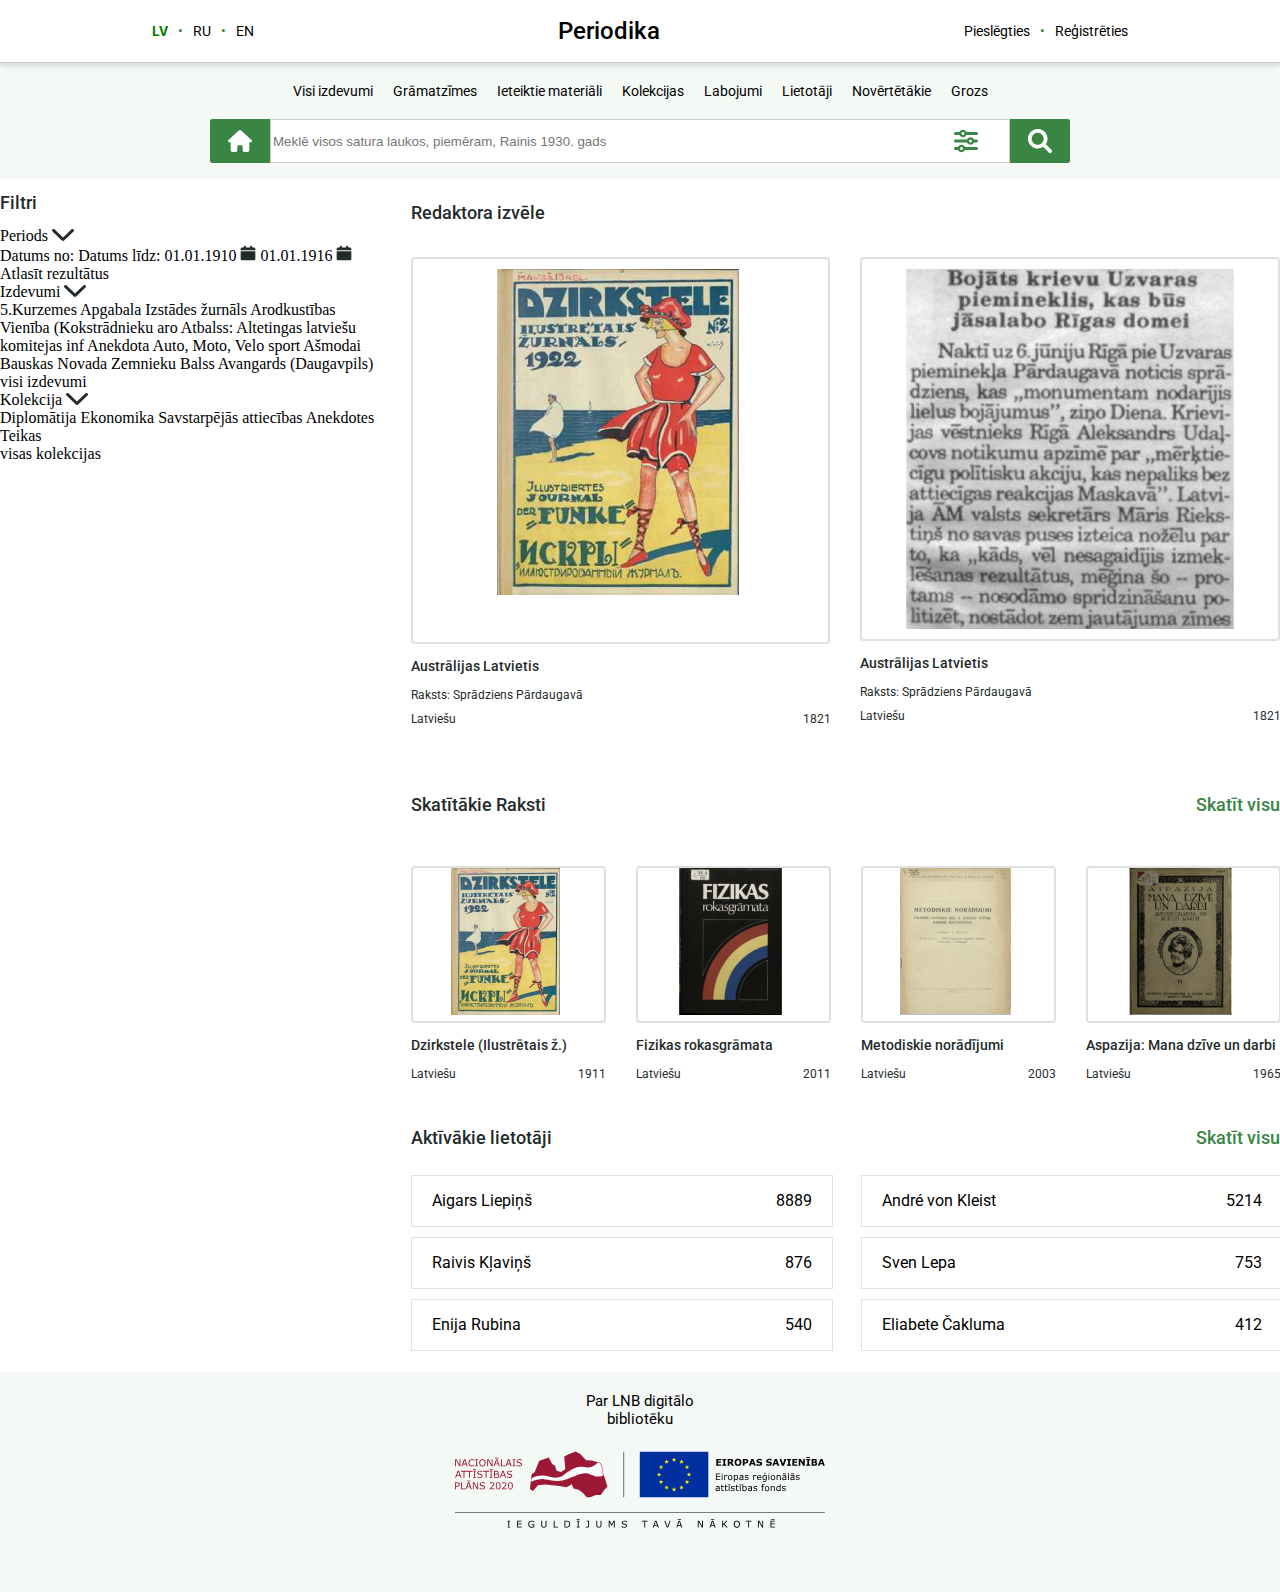
==== commit 88c81e47: "changed percentage values in maincontent" ====
--- a/index.html
+++ b/index.html
@@ -173,76 +173,8 @@
                 </button>
 
                 <div class="filtersContainer">
-                    <h1 class="filterHeaderText">Filtri</h1>
-                    <div class="period sideBarBlock">
-                        <div class="sideBarHeader">
-                            <span class="sideBarHeaderText">
-                                Periods
-                            </span>
-                            <img class="arrowDown inverted" src="img/arrow_down.svg">
-                        </div>
-                        <div class="sideBarContent sideBarActive">
-                            <div class="periodCalendar">
-                                <span class="calendarDateFrom calendarDatesText">Datums no:</span>
-                                <span class="calendarDateTo calendarDatesText">Datums līdz:</span>
-                                <a class="calendarDateFromBox calendarBox">
-                                    <span class="calendarDateNumber">01.01.1910</span>
-                                    <img class="calendarIcon" src="img/calendarIcon.svg">
-                                </a>
-                                <a class="calendarDateToBox calendarBox">
-                                    <span class="calendarDateNumber">01.01.1916</span>
-                                    <img class="calendarIcon" src="img/calendarIcon.svg">
-                                </a>
-                            </div>
-                            <div class="periodResults">
-                                <a class="periodResultsText">Atlasīt rezultātus</a>
-                            </div>
-                        </div>
-                    </div>
-                    <div class="releases sideBarBlock">
-                        <div class="sideBarHeader">
-                            <span class="sideBarHeaderText">
-                                Izdevumi
-                            </span>
-                            <img class="arrowDown inverted" src="img/arrow_down.svg">
-                        </div>
-                        <div class="sideBarContent sideBarActive">
-                            <div class="releasesText sideBarRoboto">
-                                <a class="releasesTextLine">5.Kurzemes Apgabala Izstādes žurnāls</a>
-                                <a class="releasesTextLine">Arodkustības Vienība (Kokstrādnieku aro</a>
-                                <a class="releasesTextLine">Atbalss: Altetingas latviešu komitejas inf</a>
-                                <a class="releasesTextLine">Anekdota</a>
-                                <a class="releasesTextLine">Auto, Moto, Velo sport</a>
-                                <a class="releasesTextLine">Ašmodai</a>
-                                <a class="releasesTextLine">Bauskas Novada Zemnieku Balss</a>
-                                <a class="releasesTextLine">Avangards (Daugavpils)</a>
-                            </div>
-                            <a class="sideBarAllReleases">
-                                visi izdevumi
-                            </a>
-                        </div>
-                    </div>
-
-                    <div class="sideBarCollection sideBarBlock">
-                        <div class="sideBarHeader">
-                            <span class="sideBarHeaderText">
-                                Kolekcija
-                            </span>
-                            <img class="arrowDown inverted" src="img/arrow_down.svg">
-                        </div>
-                        <div class="sideBarContent sideBarActive">
-                            <div class="collectionText sideBarRoboto">
-                                <a>Diplomātija</a>
-                                <a>Ekonomika</a>
-                                <a>Savstarpējās attiecības</a>
-                                <a>Anekdotes</a>
-                                <a>Teikas</a>
-                            </div>
-                            <a class="sideBarAllCollections">
-                                visas kolekcijas
-                            </a>
-                        </div>
-                    </div>
+                    <h1>Filtri</h1>
+                    <!-- ENTER FILTERS HERE -->
 
                 </div>
             </div>
@@ -272,7 +204,7 @@
     <div class="main">
         <div class="sidebar">
             <h1 class="mainContent1SideBarHeader">Filtri</h1>
-            <div class="sidebarPeriod sideBarBlock">
+            <div class="period sideBarBlock">
                 <div class="sideBarHeader">
                     <span class="sideBarHeaderText">
                         Periods
@@ -281,15 +213,15 @@
                 </div>
                 <div class="sideBarContent sideBarActive">
                     <div class="periodCalendar">
-                        <span class="calendarDateFrom calendarDatesText">Datums no:</span>
-                        <span class="calendarDateTo calendarDatesText">Datums līdz:</span>
-                        <a class="calendarDateFromBox calendarBox">
-                            <span class="calendarDateNumber">01.01.1910</span>
-                            <img class="calendarIcon" src="img/calendarIcon.svg">
+                        <span class="dateFrom calDatesText">Datums no:</span>
+                        <span class="dateTo calDatesText">Datums līdz:</span>
+                        <a class="dateFromBox calBox">
+                            <span class="calendarDateText">01.01.1910</span>
+                            <img class="calIcon" src="img/calendarIcon.svg">
                         </a>
-                        <a class="calendarDateToBox calendarBox">
-                            <span class="calendarDateNumber">01.01.1916</span>
-                            <img class="calendarIcon" src="img/calendarIcon.svg">
+                        <a class="dateToBox calBox">
+                            <span class="calendarDateText">01.01.1916</span>
+                            <img class="calIcon" src="img/calendarIcon.svg">
                         </a>
                     </div>
                     <div class="periodResults">
@@ -297,7 +229,7 @@
                     </div>
                 </div>
             </div>
-            <div class="sidebarReleases sideBarBlock">
+            <div class="releases sideBarBlock">
                 <div class="sideBarHeader">
                     <span class="sideBarHeaderText">
                         Izdevumi
@@ -305,19 +237,19 @@
                     <img class="arrowDown inverted" src="img/arrow_down.svg">
                 </div>
                 <div class="sideBarContent sideBarActive">
-                    <div class="releasesText sideBarRoboto">
-                        <a class="releasesTextLine">5.Kurzemes Apgabala Izstādes žurnāls</a>
-                        <a class="releasesTextLine">Arodkustības Vienība (Kokstrādnieku aro</a>
-                        <a class="releasesTextLine">Atbalss: Altetingas latviešu komitejas inf</a>
-                        <a class="releasesTextLine">Anekdota</a>
-                        <a class="releasesTextLine">Auto, Moto, Velo sport</a>
-                        <a class="releasesTextLine">Ašmodai</a>
-                        <a class="releasesTextLine">Bauskas Novada Zemnieku Balss</a>
-                        <a class="releasesTextLine">Avangards (Daugavpils)</a>
-                    </div>
-                    <a class="sideBarAllReleases">
-                        visi izdevumi
-                    </a>
+                    <div class="reText sideBarRoboto">
+                        <a class="reTextLine">5.Kurzemes Apgabala Izstādes žurnāls</a>
+                        <a class="reTextLine">Arodkustības Vienība (Kokstrādnieku aro</a>
+                        <a class="reTextLine">Atbalss: Altetingas latviešu komitejas inf</a>
+                        <a class="reTextLine">Anekdota</a>
+                        <a class="reTextLine">Auto, Moto, Velo sport</a>
+                        <a class="reTextLine">Ašmodai</a>
+                        <a class="reTextLine">Bauskas Novada Zemnieku Balss</a>
+                        <a class="reTextLine">Avangards (Daugavpils)</a>
+                        <a class="sideBarAllReleases">
+                            visi izdevumi
+                        </a>
+                    </div>
                 </div>
             </div>
 
@@ -329,12 +261,12 @@
                     <img class="arrowDown inverted" src="img/arrow_down.svg">
                 </div>
                 <div class="sideBarContent sideBarActive">
-                    <div class="collectionText sideBarRoboto">
-                        <a>Diplomātija</a>
-                        <a>Ekonomika</a>
-                        <a>Savstarpējās attiecības</a>
-                        <a>Anekdotes</a>
-                        <a>Teikas</a>
+                    <div class="colText sideBarRoboto">
+                        <a class="colTextLine">Diplomātija</a>
+                        <a class="colTextLine">Ekonomika</a>
+                        <a class="colTextLine">Savstarpējās attiecības</a>
+                        <a class="colTextLine">Anekdotes</a>
+                        <a class="colTextLine">Teikas</a>
                     </div>
                     <a class="sideBarAllCollections">
                         visas kolekcijas
@@ -385,7 +317,7 @@
                     <div class="box1">
                         <div class="journalS">
                             <div class="imagejournalS">
-                                <img src="img/Rectangle 3istadzirkstele2.png">
+                                <img src="img/Rectangle 3istadzirkstele2.png"/>
                             </div>
                         </div>
                         <div class="titleS">Dzirkstele (Ilustrētais ž.)</div>
@@ -397,7 +329,7 @@
                     <div class="box2">
                         <div class="journalS">
                             <div class="imagejournalS">
-                                <img src="img/Rectangle 3istafizika.png">
+                                <img src="img/Rectangle 3istafizika.png"/>
                             </div>
                         </div>
                         <div class="titleS">Fizikas rokasgrāmata</div>
@@ -410,7 +342,7 @@
                     <div class="box3">
                         <div class="journalS">
                             <div class="imagejournalS">
-                                <img src="img/Rectangle 3istametode.png">
+                                <img src="img/Rectangle 3istametode.png"/>
                             </div>
                         </div>
                         <div class="titleS">Metodiskie norādījumi</div>
@@ -422,7 +354,7 @@
                     <div class="box4">
                         <div class="journalS">
                             <div class="imagejournalS">
-                                <img src="img/Rectangle 3istaaspazija.png">
+                                <img src="img/Rectangle 3istaaspazija.png"/>
                             </div>
                         </div>
                         <div class="titleS">Aspazija: Mana dzīve un darbi</div>
--- a/css/mainContent.css
+++ b/css/mainContent.css
@@ -68,23 +68,22 @@
 }
 
 .imagejournalL {
-    position: relative;
     display: grid;
     place-items: center;
-    bottom: 1.375em;
-    top: 1.375em
+    padding: 10px 0px;
 }
 
 .imagearticleL {
-    position: relative;
-    bottom: 0.00625em;
+    display: grid;
+    place-items: center;
+    padding: 10px 0px;
+    margin:0px;
 }
 .articleLContents{
     margin-bottom:10px;
 }
 articleL {
     width: 100%;
-    height: 82.22%;
 }
 .journalL {
     width: 100%;
@@ -95,20 +94,19 @@
 }
 .languageFull {
     display: grid;
-    grid-template-columns: 17em 8.9375em;
+    grid-template-columns: 65% 10%;
 }
 
 .grid2 {
     display: grid;
-    row-gap: 2em;
-    column-gap: 1.875em;
-    grid-template-columns: 26.25em 26.25em;
+    row-gap: 3.67%;
+    column-gap: 3.45%;
+    grid-template-columns: 48.276% 48.276%;
 }
 
 .author {
     margin-top: 10px;
-    width: 98.8%;
-    height: 5.33%;
+    width: 100%;
     font-family: 'Roboto';
     font-style: normal;
     font-weight: 500;
@@ -121,8 +119,7 @@
 
 .title {
     margin-top: 10px;
-    width: 20.6875em;
-    height: 0.875em;
+    width: 100%;
     font-family: 'Roboto';
     font-style: normal;
     font-weight: 400;
@@ -139,8 +136,7 @@
 
 .language {
     margin-top: 10px;
-    width: 17em;
-    height: 0.875em;
+    width: 90%;
     font-family: 'Roboto';
     font-style: normal;
     font-weight: 400;
@@ -152,8 +148,7 @@
 }
 .year {
     margin-top: 10px;
-    width: 3.75em;
-    height: 0.875em;
+    width: 10%;
     font-family: 'Roboto';
     font-style: normal;
     font-weight: 400;
@@ -168,30 +163,28 @@
 
 .grid3 {
     display: grid;
-    row-gap: 2em;
-    column-gap: 1.875em;
-    grid-template-columns: 12.1875em 12.1875em 12.1875em 12.1875em;
+    row-gap: 3.678%;
+    column-gap: 3.448%;
+    grid-template-columns: 22.45% 22.45% 22.45% 22.45%;
 }
 
 .mostViewed {
     display: grid;
-    grid-template-columns: 6.25em;
+    grid-template-columns: 1fr;
+    margin-bottom: 20px;
+    height:10%
 }
 
 .mostViewedText {
-    font-family: 'Roboto';
-    font-style: normal;
     font-weight: 500;
     font-size: 18px;
     line-height: 24px;
+    margin:0px;
 }
 
 .viewAll {
-    font-family: 'Roboto';
-    font-style: normal;
     font-weight: 500;
     font-size: 18px;
-    line-height: 24px;
     color: #3A8544;
 }
 
@@ -223,13 +216,13 @@
 
 
 .languageFullS {
-    display: grid;
-    grid-template-columns: 3em 4em;
+    display: flex;
+    align-items: center;
+    justify-content: space-between;
 }
 
 .languageS {
-    width: 135px;
-    height: 14px;
+    width: 70%;
     font-family: 'Roboto';
     font-style: normal;
     font-weight: 400;
@@ -242,8 +235,7 @@
 }
 
 .yearS {
-    width: 60px;
-    height: 14px;
+    width: 30%;
     font-family: 'Roboto';
     font-style: normal;
     font-weight: 400;
@@ -253,15 +245,14 @@
     align-items: center;
     text-align: right;
     color: #232B2B;
-    margin-left: 120px;
-    margin-top:10px;
+    margin-left: 61.53%;
+    margin-top: 10px;
 }
 
 
 h2 {
     margin-top: 45px;
     width: 48.3em;
-    height: 1.5em;
     font-family: 'Roboto';
     font-style: normal;
     font-weight: 500;
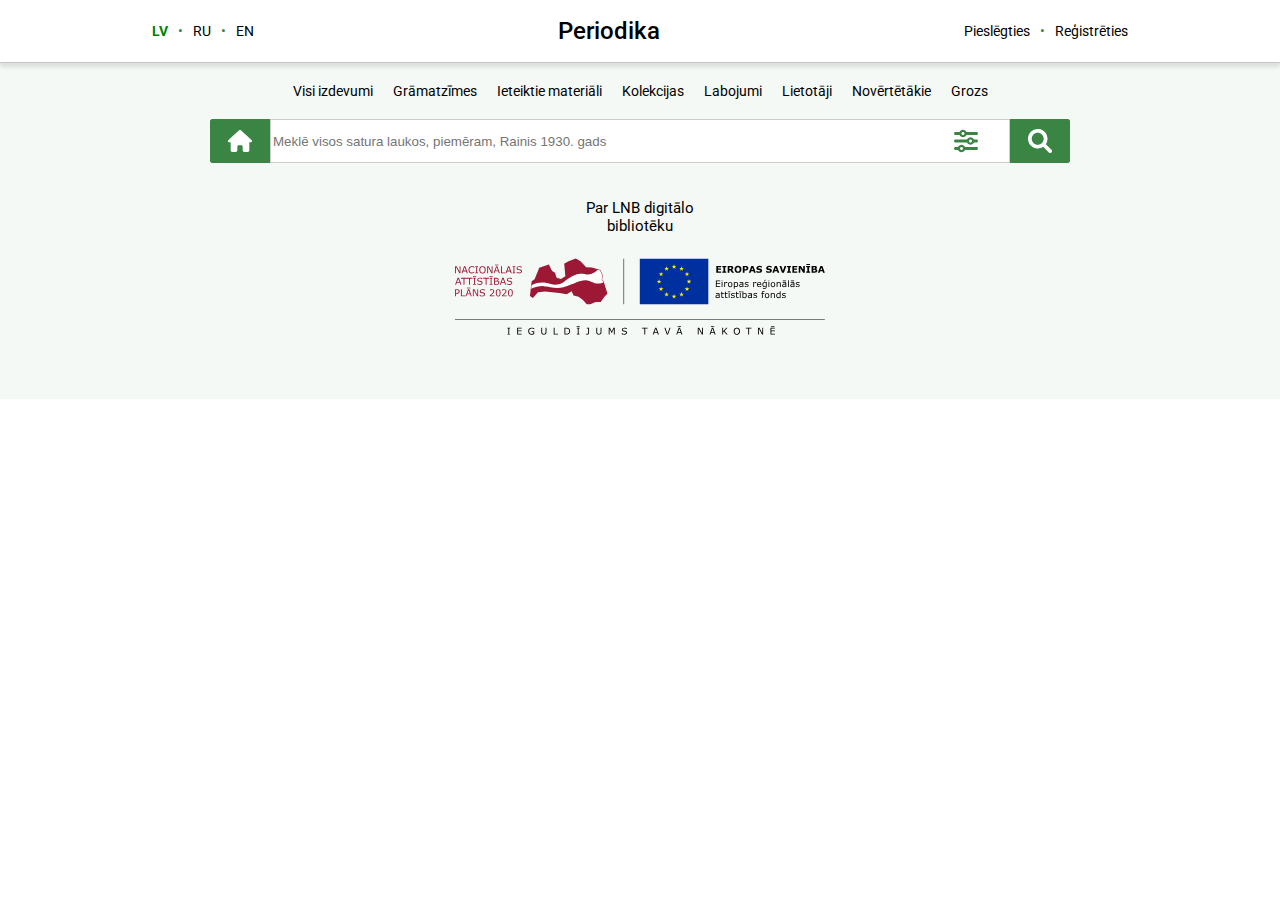
==== commit 66fd531c: "Merge branch 'main' of https://github.com/Davis-RS/tmp" ====
--- a/index.html
+++ b/index.html
@@ -173,8 +173,76 @@
                 </button>
 
                 <div class="filtersContainer">
-                    <h1>Filtri</h1>
-                    <!-- ENTER FILTERS HERE -->
+                    <h1 class="filterHeaderText">Filtri</h1>
+                    <div class="period sideBarBlock">
+                        <div class="sideBarHeader">
+                            <span class="sideBarHeaderText">
+                                Periods
+                            </span>
+                            <img class="arrowDown inverted" src="img/arrow_down.svg">
+                        </div>
+                        <div class="sideBarContent sideBarActive">
+                            <div class="periodCalendar">
+                                <span class="calendarDateFrom calendarDatesText">Datums no:</span>
+                                <span class="calendarDateTo calendarDatesText">Datums līdz:</span>
+                                <a class="calendarDateFromBox calendarBox">
+                                    <span class="calendarDateNumber">01.01.1910</span>
+                                    <img class="calendarIcon" src="img/calendarIcon.svg">
+                                </a>
+                                <a class="calendarDateToBox calendarBox">
+                                    <span class="calendarDateNumber">01.01.1916</span>
+                                    <img class="calendarIcon" src="img/calendarIcon.svg">
+                                </a>
+                            </div>
+                            <div class="periodResults">
+                                <a class="periodResultsText">Atlasīt rezultātus</a>
+                            </div>
+                        </div>
+                    </div>
+                    <div class="releases sideBarBlock">
+                        <div class="sideBarHeader">
+                            <span class="sideBarHeaderText">
+                                Izdevumi
+                            </span>
+                            <img class="arrowDown inverted" src="img/arrow_down.svg">
+                        </div>
+                        <div class="sideBarContent sideBarActive">
+                            <div class="releasesText sideBarRoboto">
+                                <a class="releasesTextLine">5.Kurzemes Apgabala Izstādes žurnāls</a>
+                                <a class="releasesTextLine">Arodkustības Vienība (Kokstrādnieku aro</a>
+                                <a class="releasesTextLine">Atbalss: Altetingas latviešu komitejas inf</a>
+                                <a class="releasesTextLine">Anekdota</a>
+                                <a class="releasesTextLine">Auto, Moto, Velo sport</a>
+                                <a class="releasesTextLine">Ašmodai</a>
+                                <a class="releasesTextLine">Bauskas Novada Zemnieku Balss</a>
+                                <a class="releasesTextLine">Avangards (Daugavpils)</a>
+                            </div>
+                            <a class="sideBarAllReleases">
+                                visi izdevumi
+                            </a>
+                        </div>
+                    </div>
+
+                    <div class="sideBarCollection sideBarBlock">
+                        <div class="sideBarHeader">
+                            <span class="sideBarHeaderText">
+                                Kolekcija
+                            </span>
+                            <img class="arrowDown inverted" src="img/arrow_down.svg">
+                        </div>
+                        <div class="sideBarContent sideBarActive">
+                            <div class="collectionText sideBarRoboto">
+                                <a>Diplomātija</a>
+                                <a>Ekonomika</a>
+                                <a>Savstarpējās attiecības</a>
+                                <a>Anekdotes</a>
+                                <a>Teikas</a>
+                            </div>
+                            <a class="sideBarAllCollections">
+                                visas kolekcijas
+                            </a>
+                        </div>
+                    </div>
 
                 </div>
             </div>
@@ -204,7 +272,7 @@
     <div class="main">
         <div class="sidebar">
             <h1 class="mainContent1SideBarHeader">Filtri</h1>
-            <div class="period sideBarBlock">
+            <div class="sidebarPeriod sideBarBlock">
                 <div class="sideBarHeader">
                     <span class="sideBarHeaderText">
                         Periods
@@ -213,15 +281,15 @@
                 </div>
                 <div class="sideBarContent sideBarActive">
                     <div class="periodCalendar">
-                        <span class="dateFrom calDatesText">Datums no:</span>
-                        <span class="dateTo calDatesText">Datums līdz:</span>
-                        <a class="dateFromBox calBox">
-                            <span class="calendarDateText">01.01.1910</span>
-                            <img class="calIcon" src="img/calendarIcon.svg">
+                        <span class="calendarDateFrom calendarDatesText">Datums no:</span>
+                        <span class="calendarDateTo calendarDatesText">Datums līdz:</span>
+                        <a class="calendarDateFromBox calendarBox">
+                            <span class="calendarDateNumber">01.01.1910</span>
+                            <img class="calendarIcon" src="img/calendarIcon.svg">
                         </a>
-                        <a class="dateToBox calBox">
-                            <span class="calendarDateText">01.01.1916</span>
-                            <img class="calIcon" src="img/calendarIcon.svg">
+                        <a class="calendarDateToBox calendarBox">
+                            <span class="calendarDateNumber">01.01.1916</span>
+                            <img class="calendarIcon" src="img/calendarIcon.svg">
                         </a>
                     </div>
                     <div class="periodResults">
@@ -229,7 +297,7 @@
                     </div>
                 </div>
             </div>
-            <div class="releases sideBarBlock">
+            <div class="sidebarReleases sideBarBlock">
                 <div class="sideBarHeader">
                     <span class="sideBarHeaderText">
                         Izdevumi
@@ -237,19 +305,19 @@
                     <img class="arrowDown inverted" src="img/arrow_down.svg">
                 </div>
                 <div class="sideBarContent sideBarActive">
-                    <div class="reText sideBarRoboto">
-                        <a class="reTextLine">5.Kurzemes Apgabala Izstādes žurnāls</a>
-                        <a class="reTextLine">Arodkustības Vienība (Kokstrādnieku aro</a>
-                        <a class="reTextLine">Atbalss: Altetingas latviešu komitejas inf</a>
-                        <a class="reTextLine">Anekdota</a>
-                        <a class="reTextLine">Auto, Moto, Velo sport</a>
-                        <a class="reTextLine">Ašmodai</a>
-                        <a class="reTextLine">Bauskas Novada Zemnieku Balss</a>
-                        <a class="reTextLine">Avangards (Daugavpils)</a>
-                        <a class="sideBarAllReleases">
-                            visi izdevumi
-                        </a>
-                    </div>
+                    <div class="releasesText sideBarRoboto">
+                        <a class="releasesTextLine">5.Kurzemes Apgabala Izstādes žurnāls</a>
+                        <a class="releasesTextLine">Arodkustības Vienība (Kokstrādnieku aro</a>
+                        <a class="releasesTextLine">Atbalss: Altetingas latviešu komitejas inf</a>
+                        <a class="releasesTextLine">Anekdota</a>
+                        <a class="releasesTextLine">Auto, Moto, Velo sport</a>
+                        <a class="releasesTextLine">Ašmodai</a>
+                        <a class="releasesTextLine">Bauskas Novada Zemnieku Balss</a>
+                        <a class="releasesTextLine">Avangards (Daugavpils)</a>
+                    </div>
+                    <a class="sideBarAllReleases">
+                        visi izdevumi
+                    </a>
                 </div>
             </div>
 
@@ -261,12 +329,12 @@
                     <img class="arrowDown inverted" src="img/arrow_down.svg">
                 </div>
                 <div class="sideBarContent sideBarActive">
-                    <div class="colText sideBarRoboto">
-                        <a class="colTextLine">Diplomātija</a>
-                        <a class="colTextLine">Ekonomika</a>
-                        <a class="colTextLine">Savstarpējās attiecības</a>
-                        <a class="colTextLine">Anekdotes</a>
-                        <a class="colTextLine">Teikas</a>
+                    <div class="collectionText sideBarRoboto">
+                        <a>Diplomātija</a>
+                        <a>Ekonomika</a>
+                        <a>Savstarpējās attiecības</a>
+                        <a>Anekdotes</a>
+                        <a>Teikas</a>
                     </div>
                     <a class="sideBarAllCollections">
                         visas kolekcijas
--- a/css/mainContent.css
+++ b/css/mainContent.css
@@ -1,5 +1,5 @@
 ﻿.main {
-    display: flex;
+    display: none;
     flex-direction: row;
     margin:auto;
 }
@@ -20,6 +20,7 @@
     width: 870px;
     margin-top: 20px;
     height: 1332px;
+    margin-bottom:40px;
 }
 
 .mainContent5 {
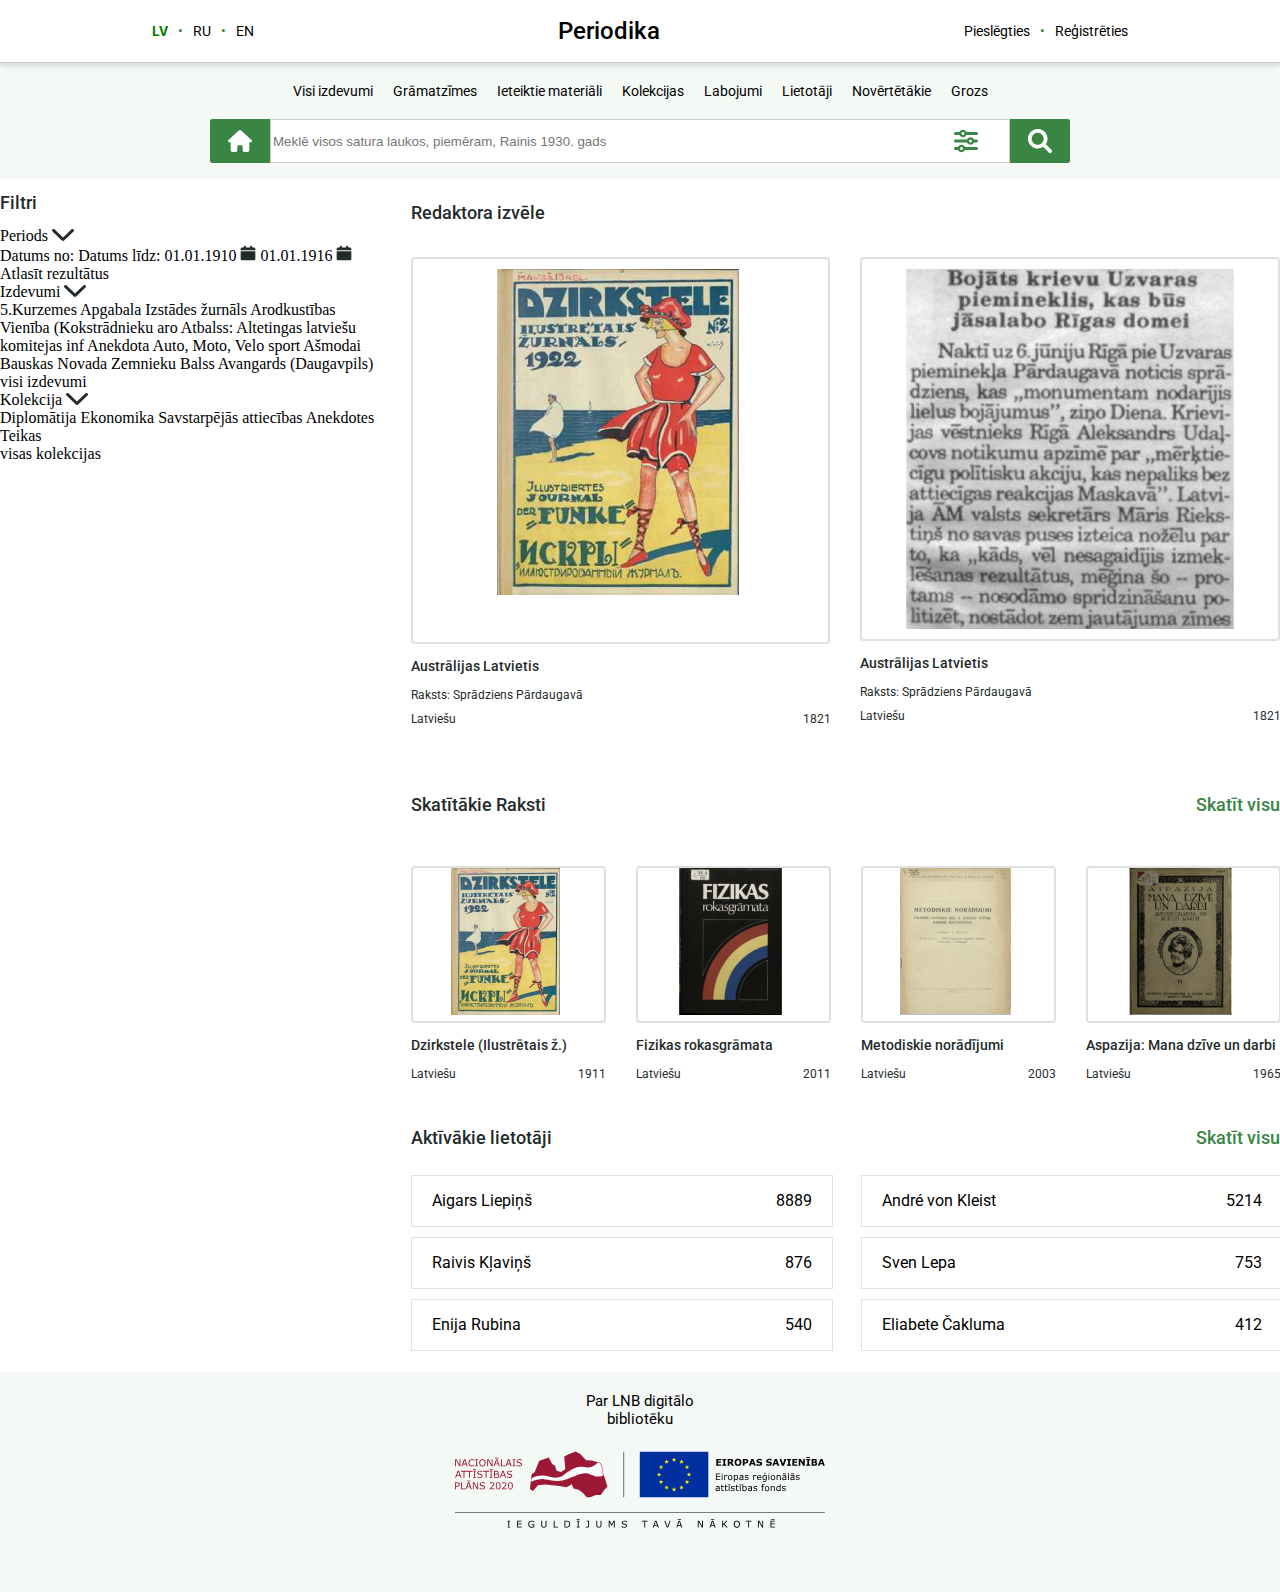
==== commit 824060b9: "index1 sidebarPeriodResults" ====
--- a/index.html
+++ b/index.html
@@ -292,7 +292,7 @@
                             <img class="calendarIcon" src="img/calendarIcon.svg">
                         </a>
                     </div>
-                    <div class="periodResults">
+                    <div class="sidebarPeriodResults">
                         <a class="periodResultsText">Atlasīt rezultātus</a>
                     </div>
                 </div>
--- a/css/mainContent.css
+++ b/css/mainContent.css
@@ -1,5 +1,5 @@
 ﻿.main {
-    display: none;
+    display: flex;
     flex-direction: row;
     margin:auto;
 }
@@ -317,11 +317,7 @@
     width: 200px;
 }
 
-.SF {
-    height: 58px;
-}
-
-.languageSearchFilterBox, .typeSearchFilterBox, .accessSearchFilterBox {
+.languageSearchFilterBox, .typeSearchFilterBox, .accessSearchFilterBox, .letterSearchFilterBox {
     border: 1px solid #CCCCCC;
     border-radius: 4px;
     background: #FFFFFF;
@@ -333,7 +329,7 @@
 .languageSearchFilterBox {
 }
 
-.languageSearchFilterText, .typeSearchFilterText, .accessSearchFilterText {
+.languageSearchFilterText, .typeSearchFilterText, .accessSearchFilterText, .letterSearchFilterText {
     font-family: 'Roboto';
     font-style: normal;
     font-weight: 400;
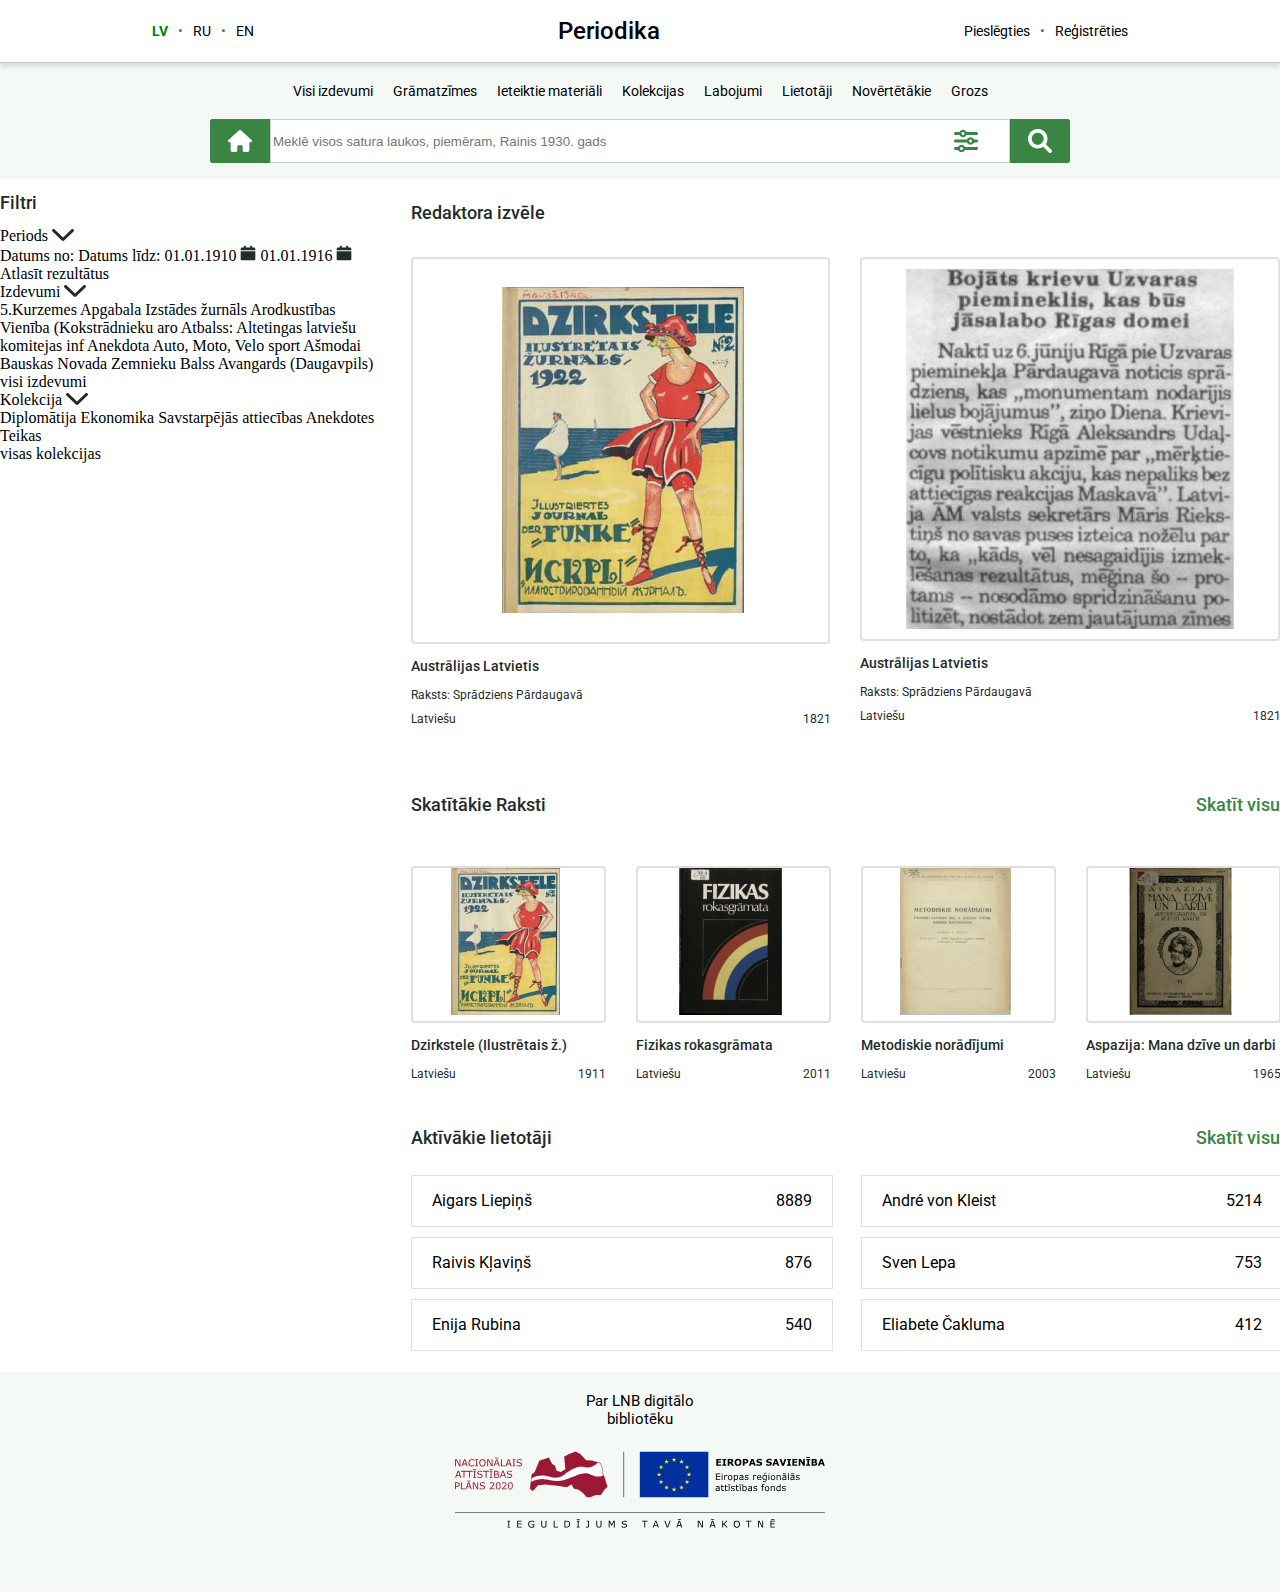
==== commit 29f79303: "mobile fixes" ====
--- a/index.html
+++ b/index.html
@@ -194,7 +194,7 @@
                                     <img class="calendarIcon" src="img/calendarIcon.svg">
                                 </a>
                             </div>
-                            <div class="periodResults">
+                            <div class="sidebarPeriodResults">
                                 <a class="periodResultsText">Atlasīt rezultātus</a>
                             </div>
                         </div>
--- a/css/mainContent.css
+++ b/css/mainContent.css
@@ -27,6 +27,7 @@
     width: 870px;
     margin-top: 20px;
     height: 1332px;
+    margin-bottom:62px;
 }
 
 .mainContent7{
@@ -62,6 +63,8 @@
 
 
 .articleL, .journalL {
+    display: grid;
+    place-items: center;
     box-sizing: border-box;
     background: #FFFFFF;
     border: 2px solid #E0E0E0;
@@ -72,6 +75,7 @@
     display: grid;
     place-items: center;
     padding: 10px 0px;
+    margin:0px;
 }
 
 .imagearticleL {
@@ -609,6 +613,7 @@
 
 .allPublicationArticles{
     margin-block-end:30px;
+    height:30px;
 }
 
 .articleSearchNavigation{
@@ -873,6 +878,7 @@
 .collectionDiplomacyTitle{
     margin-block-start:0px;
     margin-block-end:20px;
+    height:36px;
 }
 
 .collectionDiplomacyDescription {
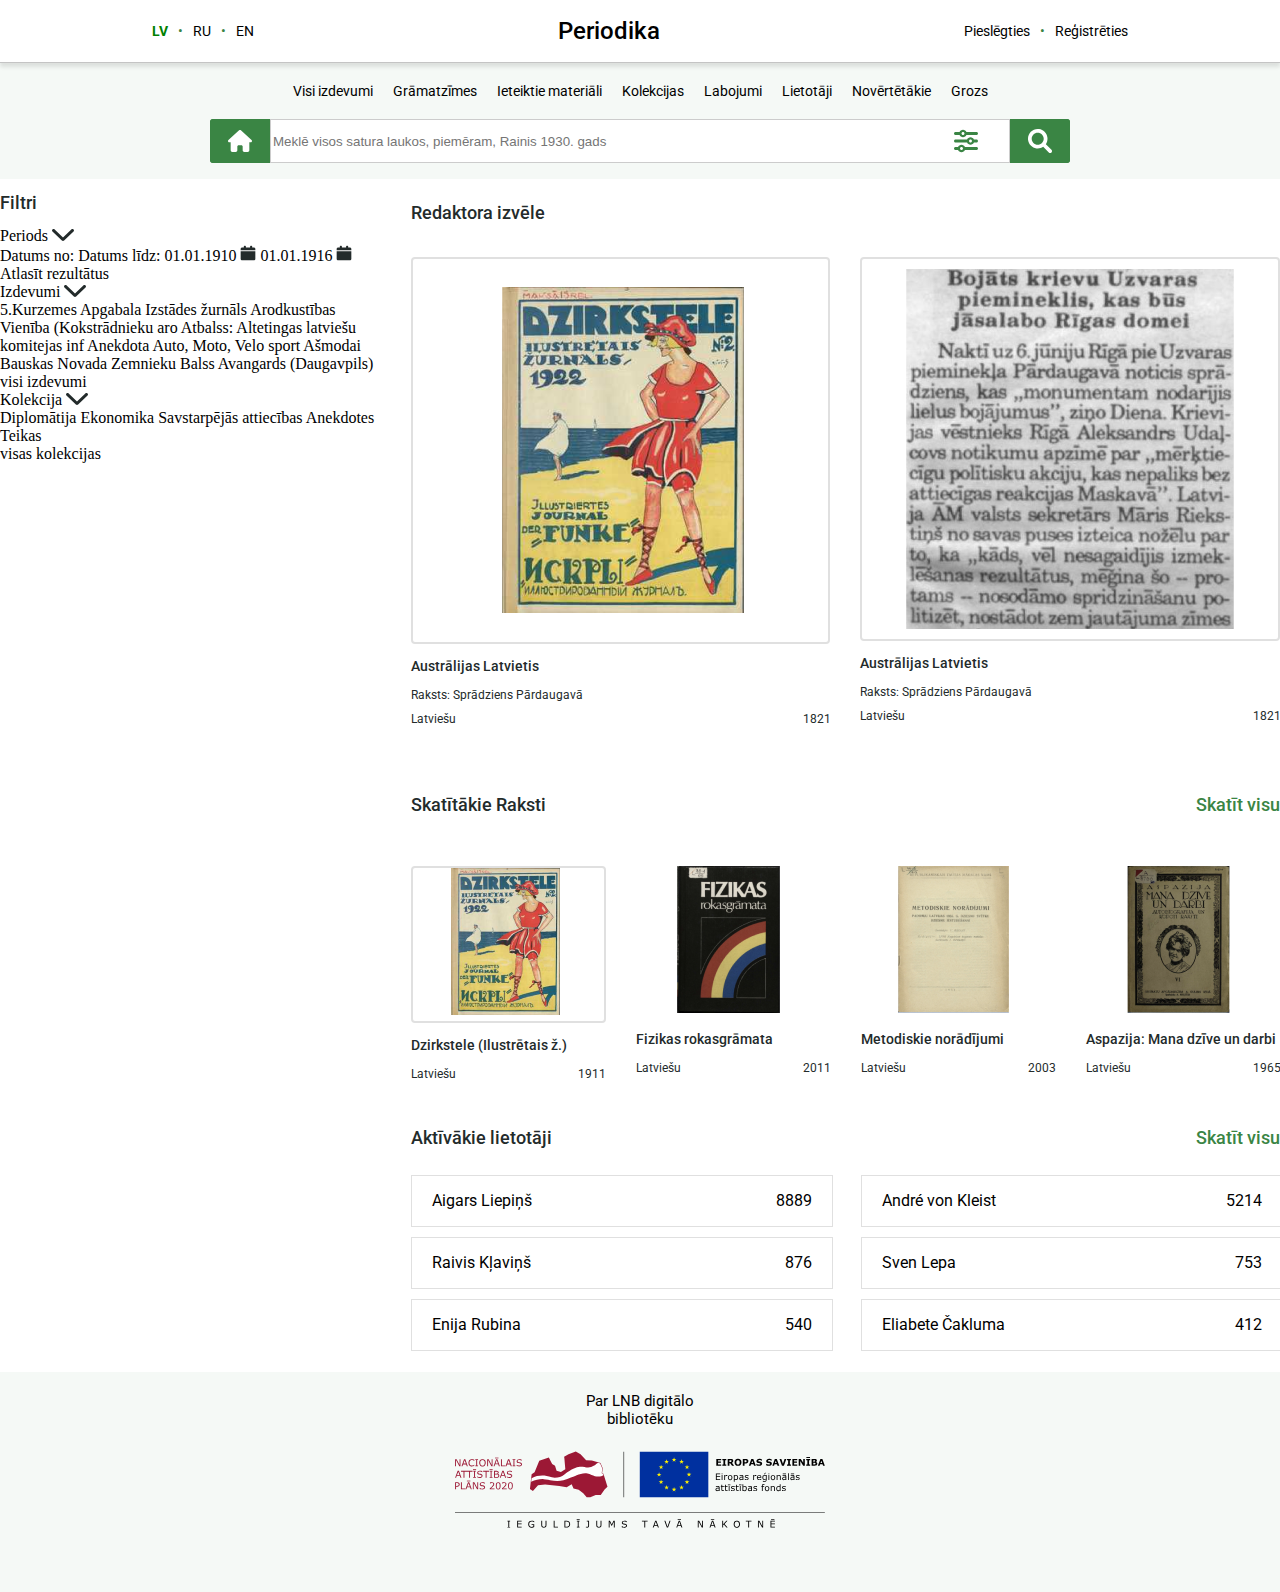
==== commit 91d55f05: "renaming all journalS to unique names" ====
--- a/index.html
+++ b/index.html
@@ -194,7 +194,7 @@
                                     <img class="calendarIcon" src="img/calendarIcon.svg">
                                 </a>
                             </div>
-                            <div class="sidebarPeriodResults">
+                            <div class="periodResults">
                                 <a class="periodResultsText">Atlasīt rezultātus</a>
                             </div>
                         </div>
@@ -382,7 +382,7 @@
                     </h2>
                 </div>
                 <div class="grid3">
-                    <div class="box1">
+                    <div class="boxjournal">
                         <div class="journalS">
                             <div class="imagejournalS">
                                 <img src="img/Rectangle 3istadzirkstele2.png"/>
@@ -395,8 +395,8 @@
                         </div>
                     </div>
                     <div class="box2">
-                        <div class="journalS">
-                            <div class="imagejournalS">
+                        <div class="physS">
+                            <div class="imagephysS">
                                 <img src="img/Rectangle 3istafizika.png"/>
                             </div>
                         </div>
@@ -408,8 +408,8 @@
 
                     </div>
                     <div class="box3">
-                        <div class="journalS">
-                            <div class="imagejournalS">
+                        <div class="methodS">
+                            <div class="imagemethodS">
                                 <img src="img/Rectangle 3istametode.png"/>
                             </div>
                         </div>
@@ -420,8 +420,8 @@
                         </div>
                     </div>
                     <div class="box4">
-                        <div class="journalS">
-                            <div class="imagejournalS">
+                        <div class="aspazijaS">
+                            <div class="imageaspazijaS">
                                 <img src="img/Rectangle 3istaaspazija.png"/>
                             </div>
                         </div>
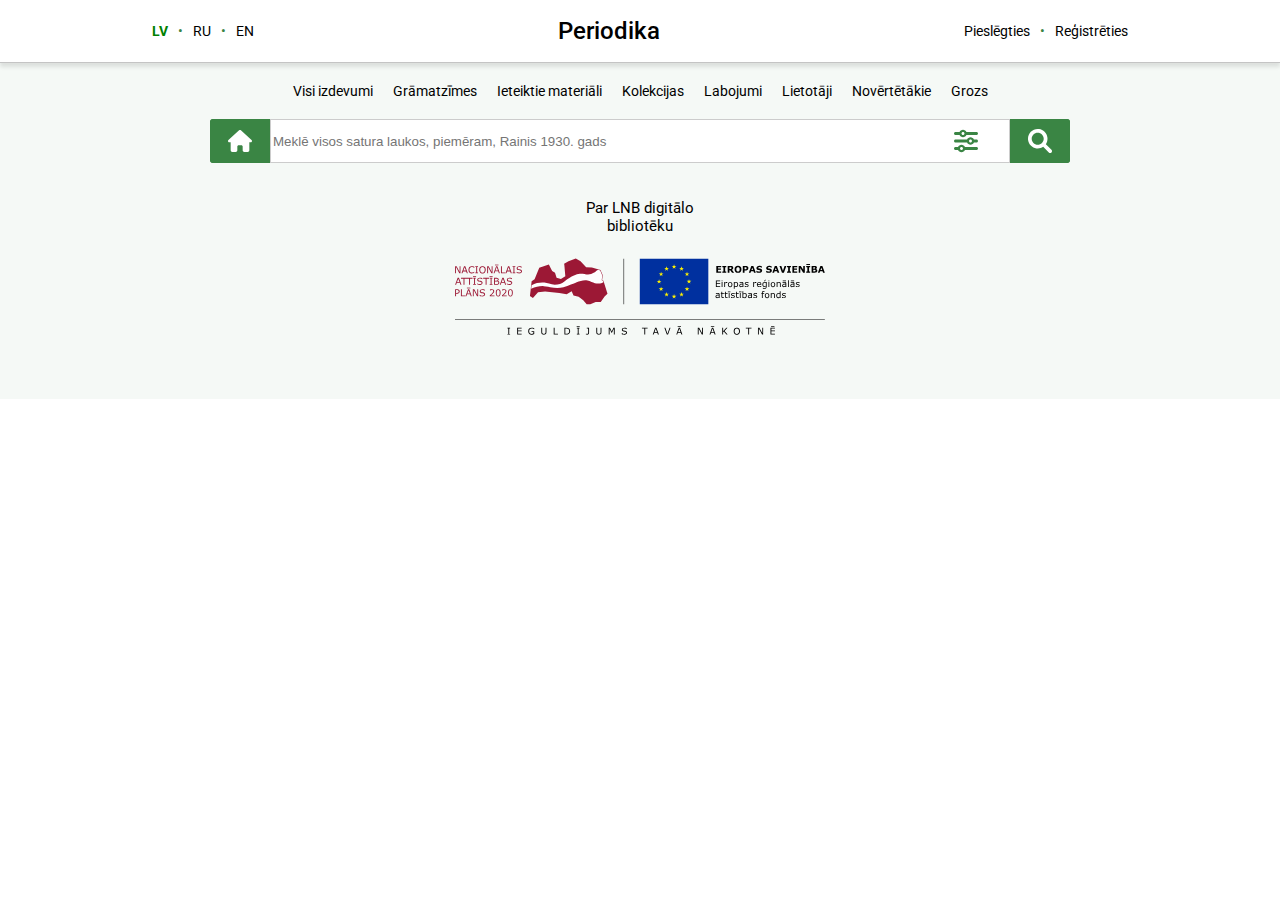
==== commit 2981c8cc: "fixed filters mobile view at 320px but periodResults only text is clickable" ====
--- a/index.html
+++ b/index.html
@@ -183,18 +183,22 @@
                         </div>
                         <div class="sideBarContent sideBarActive">
                             <div class="periodCalendar">
-                                <span class="calendarDateFrom calendarDatesText">Datums no:</span>
-                                <span class="calendarDateTo calendarDatesText">Datums līdz:</span>
-                                <a class="calendarDateFromBox calendarBox">
-                                    <span class="calendarDateNumber">01.01.1910</span>
-                                    <img class="calendarIcon" src="img/calendarIcon.svg">
-                                </a>
-                                <a class="calendarDateToBox calendarBox">
-                                    <span class="calendarDateNumber">01.01.1916</span>
-                                    <img class="calendarIcon" src="img/calendarIcon.svg">
-                                </a>
-                            </div>
-                            <div class="periodResults">
+                                <div>
+                                    <span class="calendarDateFrom calendarDatesText">Datums no:</span>
+                                    <a class="calendarDateFromBox calendarBox">
+                                        <span class="calendarDateNumber">01.01.1910</span>
+                                        <img class="calendarIcon" src="img/calendarIcon.svg">
+                                    </a>
+                                </div>
+                                <div>
+                                    <span class="calendarDateTo calendarDatesText">Datums līdz:</span>
+                                    <a class="calendarDateToBox calendarBox">
+                                        <span class="calendarDateNumber">01.01.1916</span>
+                                        <img class="calendarIcon" src="img/calendarIcon.svg">
+                                    </a>
+                                </div>
+                            </div>
+                            <div class="sidebarPeriodResults">
                                 <a class="periodResultsText">Atlasīt rezultātus</a>
                             </div>
                         </div>
--- a/css/mainContent.css
+++ b/css/mainContent.css
@@ -1,5 +1,5 @@
 ﻿.main {
-    display: flex;
+    display: none;
     flex-direction: row;
     margin:auto;
 }
